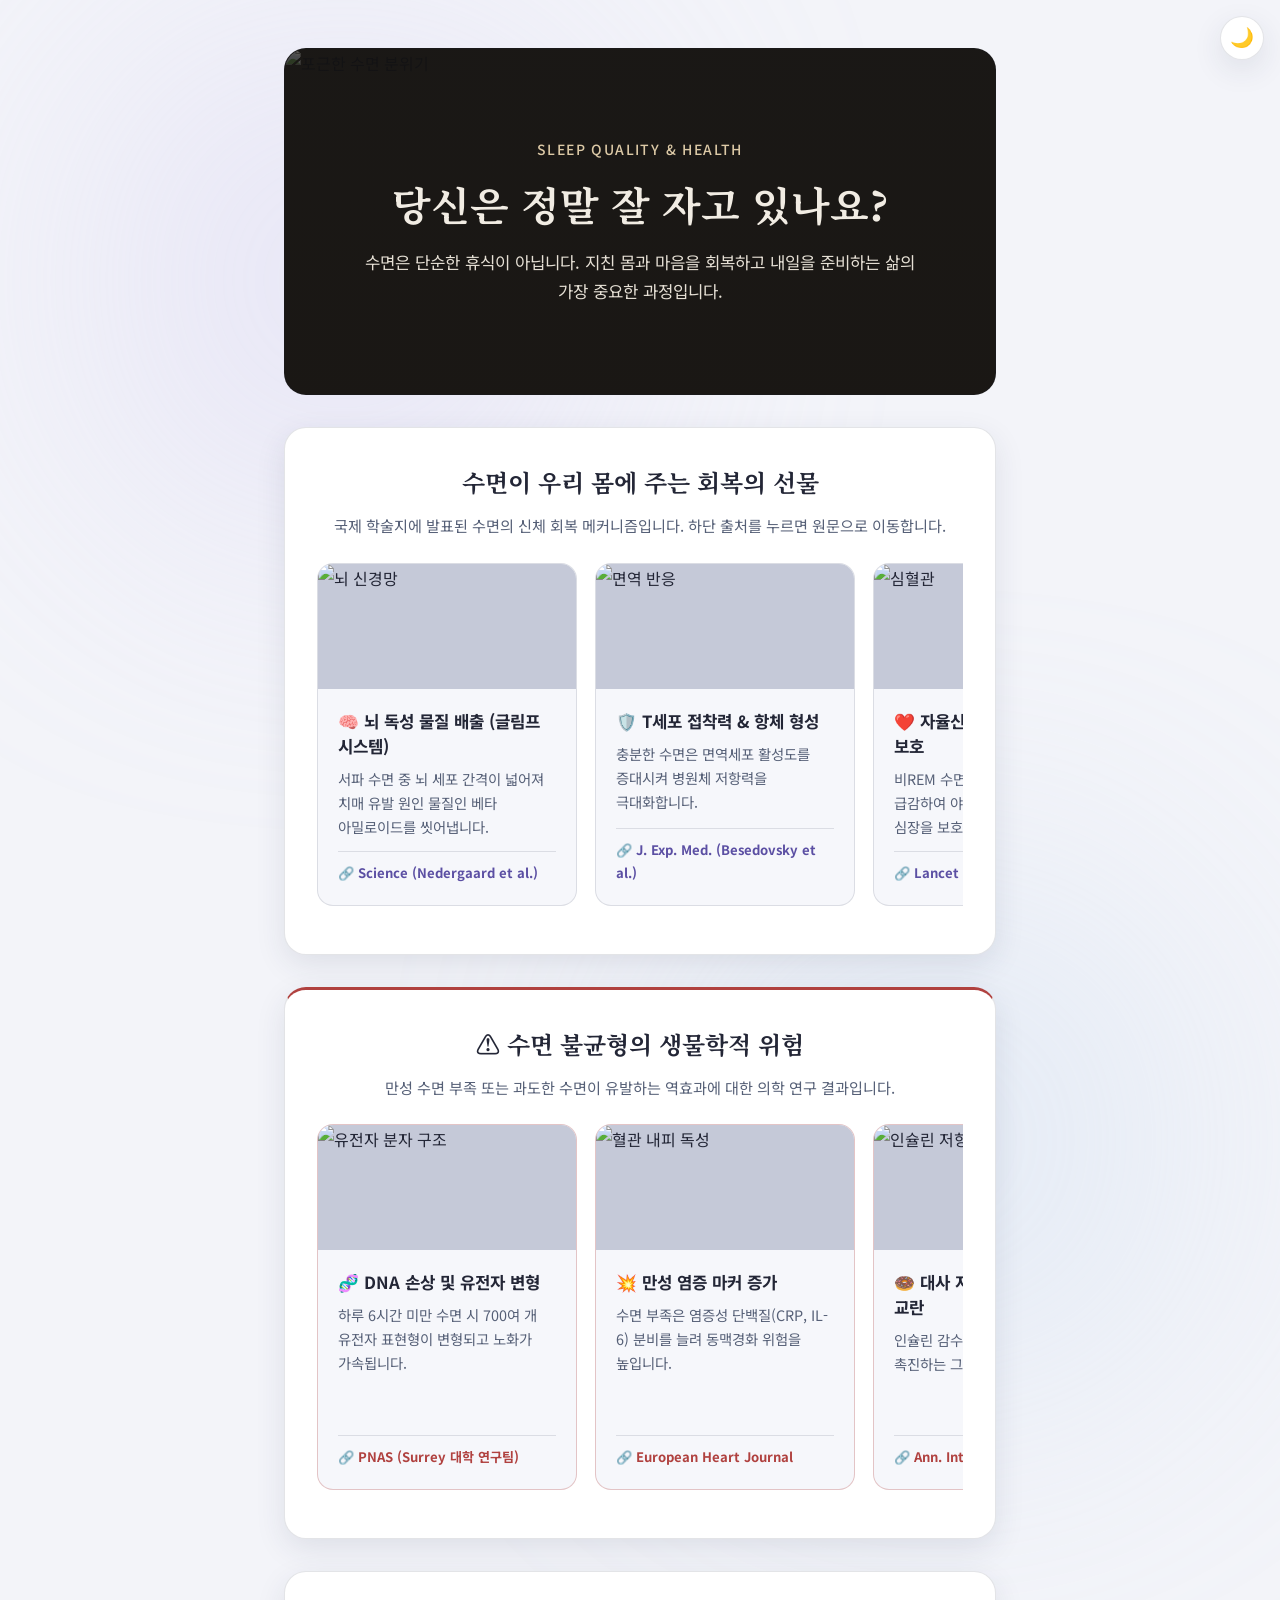
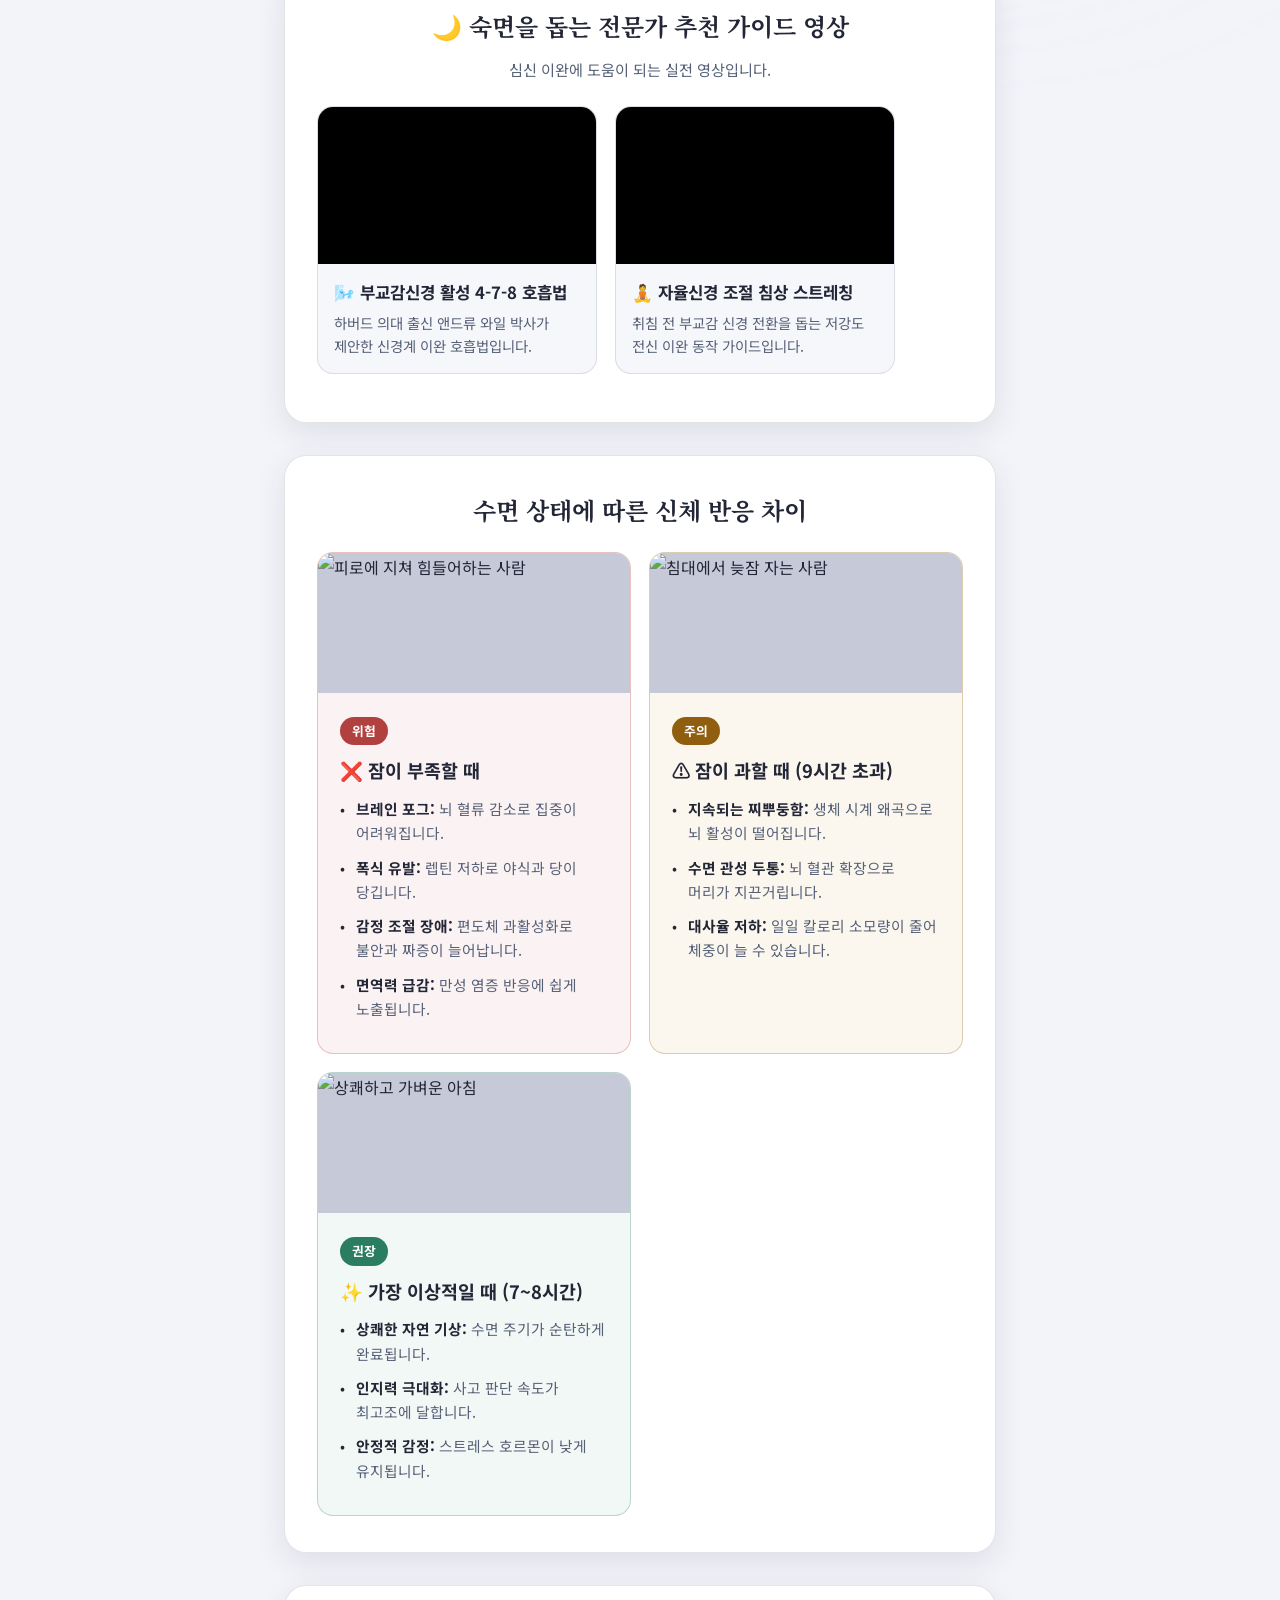
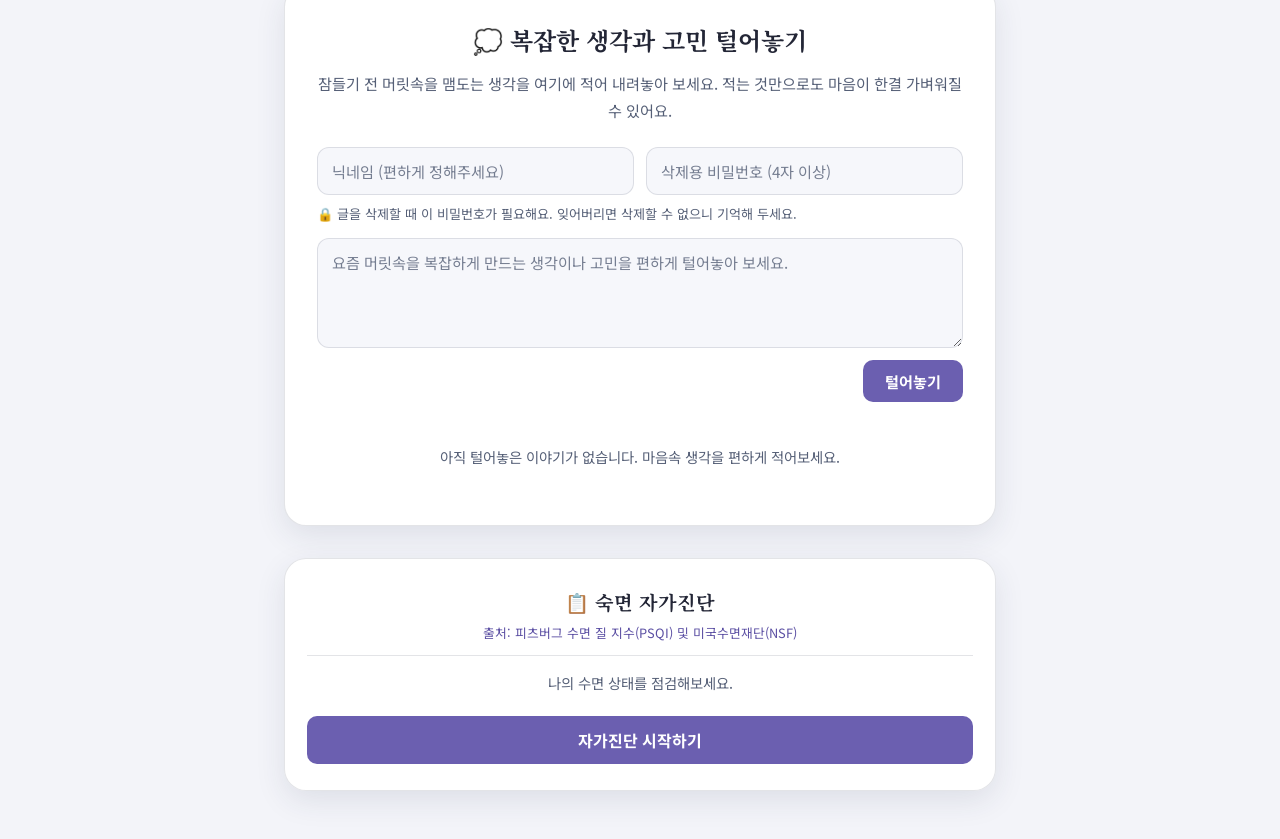
==== index.html @ d4f1d869 "Initial commit" ====
<!DOCTYPE html>
<html lang="ko">
<head>
<meta charset="UTF-8">
<meta name="viewport" content="width=device-width, initial-scale=1.0">
<title>당신은 정말 잘 자고 있나요?</title>

<!-- 화면이 깜빡이지 않도록 테마를 가장 먼저 적용 (저장된 선택 > 기기 설정 순) -->
<script>
(function () {
  var t = null;
  try { t = localStorage.getItem('sleep_theme'); } catch (e) {}
  if (!t) t = window.matchMedia('(prefers-color-scheme: dark)').matches ? 'dark' : 'light';
  document.documentElement.setAttribute('data-theme', t);
})();
</script>

<link rel="preconnect" href="https://fonts.googleapis.com">
<link rel="preconnect" href="https://fonts.gstatic.com" crossorigin>
<link href="https://fonts.googleapis.com/css2?family=Noto+Sans+KR:wght@400;500;700&family=Noto+Serif+KR:wght@600;700&display=swap" rel="stylesheet">

<style>
/* ===== 색상 토큰: 밤(dark) / 낮(light) ===== */
:root, :root[data-theme="dark"] {
  --bg:#1c1a18; --card:#262321; --inner:#211f1d; --side-bg:rgba(38,35,33,.96);
  --line:rgba(255,240,220,.10);
  --text:#e4ded3; --sub:#aea698;
  --accent:#d6bc8e; --accent-btn:#c9ae82; --accent-hover:#d8c096; --on-accent:#1f1a14;
  --lack:#d9a39a; --lack-bg:#2c2423; --lack-line:rgba(217,163,154,.28);
  --excess:#d8bf8a; --excess-bg:#2a2620; --excess-line:rgba(216,191,138,.28);
  --ideal:#9cbfa6; --ideal-bg:#232823; --ideal-line:rgba(156,191,166,.28);
  --tag-text:#1a1714;
  --hl-bg:rgba(201,174,130,.14); --hl-line:rgba(201,174,130,.45);
  --muted-btn:#3a3632; --muted-btn-h:#46413c; --thumb:#443f3a;
  --shadow:0 12px 32px rgba(0,0,0,.35);
  --img-filter:saturate(.75) brightness(.8) sepia(.12);
  --aura1:#b8864a; --aura2:#8a6a4a; --aura-op:.08;
}
:root[data-theme="light"] {
  --bg:#f3f4f9; --card:#ffffff; --inner:#f6f7fb; --side-bg:rgba(255,255,255,.96);
  --line:rgba(30,35,60,.12);
  --text:#232636; --sub:#566077;
  --accent:#5b4fa3; --accent-btn:#6b5fb0; --accent-hover:#5b4fa3; --on-accent:#ffffff;
  --lack:#b0413f; --lack-bg:#fbf3f3; --lack-line:rgba(176,65,63,.28);
  --excess:#8f5f0f; --excess-bg:#fbf7ee; --excess-line:rgba(143,95,15,.28);
  --ideal:#2b7d61; --ideal-bg:#f1f8f5; --ideal-line:rgba(43,125,97,.28);
  --tag-text:#ffffff;
  --hl-bg:rgba(107,95,176,.09); --hl-line:rgba(107,95,176,.40);
  --muted-btn:#e3e6ef; --muted-btn-h:#d6dae7; --thumb:#c5c9d8;
  --shadow:0 10px 30px rgba(40,45,80,.10);
  --img-filter:none;
  --aura1:#c9c1ee; --aura2:#bcd3ec; --aura-op:.35;
}

/* ===== 기본 ===== */
* { box-sizing:border-box; margin:0; padding:0; }
html { font-size:16px; -webkit-text-size-adjust:100%; }
body {
  font-family:"Noto Sans KR","Pretendard",-apple-system,BlinkMacSystemFont,"Apple SD Gothic Neo","Malgun Gothic",sans-serif;
  background:var(--bg); color:var(--text);
  font-size:1rem; line-height:1.75; word-break:keep-all;
  position:relative; overflow-x:hidden;
  transition:background-color .3s ease, color .3s ease;
}
body::before, body::after {
  content:""; position:absolute; width:480px; height:480px; border-radius:50%;
  filter:blur(140px); pointer-events:none; opacity:var(--aura-op); z-index:0;
}
body::before { top:40px; left:8%; background:var(--aura1); }
body::after  { top:900px; right:8%; background:var(--aura2); }

h1, h2, .sidebar-title { font-family:"Noto Serif KR","Nanum Myeongjo",serif; }

button:focus-visible, input:focus-visible, textarea:focus-visible, a:focus-visible {
  outline:2px solid var(--accent); outline-offset:2px;
}

/* ===== 전체 레이아웃: 왼쪽 여백 | 본문(가운데) | 오른쪽 여백(자가진단) ===== */
.container {
  display:grid;
  grid-template-columns:1fr minmax(0,720px) 1fr;
  padding:48px 24px;
  position:relative; z-index:1;
}
.main-content { grid-column:2; grid-row:1; min-width:0; }

/* ===== 테마 전환 버튼 ===== */
.theme-toggle {
  position:fixed; top:16px; right:16px; z-index:50;
  width:44px; height:44px; border-radius:50%;
  background:var(--card); color:var(--text);
  border:1px solid var(--line); box-shadow:var(--shadow);
  font-size:1.2rem; line-height:1; cursor:pointer;
  display:flex; align-items:center; justify-content:center;
}
.theme-toggle:hover { border-color:var(--accent); }

/* ===== 대문 ===== */
.hero-section {
  position:relative; border-radius:22px; overflow:hidden;
  margin-bottom:32px; border:1px solid var(--line); background:#1a1816;
}
.hero-bg-img {
  position:absolute; inset:0; width:100%; height:100%; object-fit:cover;
  filter:brightness(.42) saturate(.65) sepia(.15); z-index:1;
}
.hero-text-wrap {
  position:relative; z-index:2; padding:88px 32px; text-align:center; color:#f1ece3;
  background:linear-gradient(180deg,rgba(26,23,20,.25),rgba(26,23,20,.85));
}
.hero-subtitle { font-size:.875rem; font-weight:500; letter-spacing:.1em; color:#dcc9a6; margin-bottom:14px; }
.hero-title { font-size:clamp(1.9rem,4.5vw,2.5rem); font-weight:700; line-height:1.4; margin-bottom:16px; }
.hero-desc { font-size:1.05rem; max-width:560px; margin:0 auto; color:#e6e0d5; }

/* ===== 카드 공통 ===== */
.card {
  background:var(--card); border:1px solid var(--line); border-radius:22px;
  padding:36px 32px; margin-bottom:32px; text-align:center;
  box-shadow:var(--shadow);
  transition:background-color .3s ease, border-color .3s ease;
}
.section-title {
  font-size:1.5rem; font-weight:700; line-height:1.5; margin-bottom:12px;
  display:flex; align-items:center; justify-content:center; gap:10px; flex-wrap:wrap;
}
.section-desc { color:var(--sub); font-size:.95rem; margin-bottom:24px; }

/* ===== 가로 스크롤 카드 ===== */
.drag-scroll {
  display:flex; gap:18px; overflow-x:auto; padding-bottom:12px; text-align:left;
  scroll-snap-type:x mandatory; -webkit-overflow-scrolling:touch; cursor:grab; user-select:none;
}
.drag-scroll.active { cursor:grabbing; scroll-snap-type:none; }
.drag-scroll::-webkit-scrollbar { height:6px; }
.drag-scroll::-webkit-scrollbar-track { background:var(--inner); border-radius:4px; }
.drag-scroll::-webkit-scrollbar-thumb { background:var(--thumb); border-radius:4px; }
.drag-scroll::-webkit-scrollbar-thumb:hover { background:var(--accent); }

.importance-item {
  flex:0 0 260px; scroll-snap-align:start; background:var(--inner);
  border:1px solid var(--line); border-radius:16px; overflow:hidden;
  display:flex; flex-direction:column;
}
.importance-item.adverse { border-color:var(--lack-line); }
.importance-img {
  width:100%; height:125px; object-fit:cover; background:var(--thumb);
  pointer-events:none; filter:var(--img-filter);
}
.importance-body { padding:20px; flex:1; display:flex; flex-direction:column; }
.importance-body h4 { font-size:1.05rem; line-height:1.5; margin-bottom:8px; }
.importance-body p { font-size:.9rem; color:var(--sub); line-height:1.65; margin-bottom:12px; }
.importance-source-link {
  margin-top:auto; padding-top:10px; border-top:1px solid var(--line);
  font-size:.82rem; font-weight:700; color:var(--accent); text-decoration:none;
}
.importance-source-link:hover { text-decoration:underline; }
.adverse .importance-source-link { color:var(--lack); }

/* ===== 영상 ===== */
.video-card-slide {
  flex:0 0 280px; scroll-snap-align:start; background:var(--inner);
  border:1px solid var(--line); border-radius:16px; overflow:hidden;
  display:flex; flex-direction:column;
}
.video-wrapper { position:relative; padding-bottom:56.25%; height:0; overflow:hidden; background:#000; }
.video-wrapper iframe { position:absolute; inset:0; width:100%; height:100%; border:0; }
.video-drag-shield { position:absolute; inset:0; z-index:10; cursor:grab; }
.drag-scroll.active .video-drag-shield { cursor:grabbing; }
.video-info { padding:16px; flex:1; }
.video-info h4 { font-size:1.05rem; line-height:1.5; margin-bottom:6px; }
.video-info p { font-size:.9rem; color:var(--sub); line-height:1.6; }

/* ===== 수면 상태 비교 ===== */
.comparison-grid {
  display:grid; grid-template-columns:repeat(auto-fit,minmax(210px,1fr));
  gap:18px; margin-top:24px; text-align:left;
}
.compare-card { border:1px solid var(--line); border-radius:16px; overflow:hidden; display:flex; flex-direction:column; }
.compare-card.lack   { background:var(--lack-bg);   border-color:var(--lack-line); }
.compare-card.excess { background:var(--excess-bg); border-color:var(--excess-line); }
.compare-card.ideal  { background:var(--ideal-bg);  border-color:var(--ideal-line); }
.compare-img { width:100%; height:140px; object-fit:cover; background:var(--thumb); filter:var(--img-filter); }
.compare-body { padding:22px; flex:1; }
.compare-tag {
  display:inline-block; font-size:.8rem; font-weight:700; color:var(--tag-text);
  padding:3px 12px; border-radius:20px; margin-bottom:12px;
}
.lack .compare-tag { background:var(--lack); }
.excess .compare-tag { background:var(--excess); }
.ideal .compare-tag { background:var(--ideal); }
.compare-title { font-size:1.15rem; line-height:1.5; margin-bottom:12px; }
.compare-list { list-style:none; }
.compare-list li { position:relative; padding-left:16px; margin-bottom:10px; font-size:.92rem; line-height:1.65; color:var(--sub); }
.compare-list li::before { content:"•"; position:absolute; left:0; color:var(--text); }
.compare-list b { color:var(--text); font-weight:700; }

/* ===== 고민 털어놓기 ===== */
.board-form { display:flex; flex-direction:column; gap:12px; margin-top:20px; text-align:left; }
.board-input, .board-textarea {
  width:100%; padding:12px 14px; font-size:.95rem; font-family:inherit; color:var(--text);
  background:var(--inner); border:1px solid var(--line); border-radius:12px; outline:none;
}
.board-input::placeholder, .board-textarea::placeholder { color:var(--sub); opacity:.8; }
.board-input:focus, .board-textarea:focus { border-color:var(--accent); }
.board-textarea { resize:vertical; min-height:110px; }
.board-row { display:grid; grid-template-columns:1fr 1fr; gap:12px; }
.board-hint { font-size:.82rem; color:var(--sub); margin-top:-4px; }

.board-submit-btn, .btn-action {
  background:var(--accent-btn); color:var(--on-accent); border:none; border-radius:10px;
  font-family:inherit; font-weight:700; cursor:pointer; transition:background-color .2s;
}
.board-submit-btn { align-self:flex-end; padding:10px 22px; font-size:.95rem; }
.board-submit-btn:hover, .btn-action:hover { background:var(--accent-hover); }

.comment-list { margin-top:22px; display:flex; flex-direction:column; gap:12px; text-align:left; }
.comment-item { background:var(--inner); border:1px solid var(--line); border-radius:14px; padding:16px; }
.comment-header { display:flex; justify-content:space-between; align-items:center; gap:10px; margin-bottom:6px; font-size:.9rem; font-weight:700; color:var(--accent); }
.comment-meta { display:flex; align-items:center; gap:10px; }
.comment-date { font-size:.8rem; font-weight:400; color:var(--sub); }
.btn-delete-comment {
  background:none; border:1px solid var(--lack-line); color:var(--lack);
  font-size:.8rem; padding:2px 10px; border-radius:6px; cursor:pointer; font-family:inherit;
}
.btn-delete-comment:hover { background:var(--lack); color:var(--tag-text); }
.comment-content { font-size:.95rem; white-space:pre-wrap; word-break:break-word; }
.empty-text { font-size:.9rem; color:var(--sub); text-align:center; padding:20px; }

/* 삭제 비밀번호 입력 영역 */
.delete-box { margin-top:12px; padding-top:12px; border-top:1px dashed var(--line); }
.delete-row { display:flex; gap:8px; flex-wrap:wrap; }
.delete-row .board-input { flex:1; min-width:140px; padding:8px 12px; font-size:.9rem; }
.btn-small {
  border:1px solid var(--line); background:var(--muted-btn); color:var(--text);
  font-family:inherit; font-size:.85rem; font-weight:700; padding:8px 14px; border-radius:8px; cursor:pointer;
}
.btn-small:hover { background:var(--muted-btn-h); }
.btn-small.danger { background:var(--lack); color:var(--tag-text); border-color:transparent; }
.delete-error { margin-top:8px; font-size:.85rem; color:var(--lack); font-weight:700; }

/* ===== 숙면 자가진단: 본문 오른쪽 끝 ~ 화면 오른쪽 끝 사이, 세로 가운데 ===== */
.sidebar-wrapper {
  grid-column:3; grid-row:1; align-self:start;
  position:sticky; top:0; height:100vh;
  display:flex; align-items:center; justify-content:center;
  padding:0 12px; z-index:20;
}
.sticky-sidebar {
  width:100%; max-width:300px; max-height:calc(100vh - 48px); overflow-y:auto;
  background:var(--side-bg); border:1px solid var(--line); border-radius:22px;
  padding:26px 22px; text-align:center; box-shadow:var(--shadow);
}
.sidebar-title { font-size:1.2rem; font-weight:700; margin-bottom:4px; }
.sidebar-source { font-size:.8rem; color:var(--accent); margin-bottom:14px; padding-bottom:12px; border-bottom:1px solid var(--line); line-height:1.6; }
.sidebar-note { font-size:.9rem; color:var(--sub); margin-bottom:10px; }
.btn-action { width:100%; padding:12px; font-size:1rem; margin-top:10px; }
.btn-action.muted { background:var(--muted-btn); color:var(--text); margin-top:16px; }
.btn-action.muted:hover { background:var(--muted-btn-h); }
.hidden { display:none !important; }

.check-list { display:flex; flex-direction:column; gap:12px; margin-top:14px; text-align:left; }
.check-item { display:flex; align-items:flex-start; gap:10px; font-size:.9rem; line-height:1.55; cursor:pointer; }
.check-item input { margin-top:4px; width:17px; height:17px; flex-shrink:0; accent-color:var(--accent-btn); cursor:pointer; }

.criteria-box { background:var(--inner); border:1px solid var(--line); border-radius:12px; padding:12px; margin-bottom:14px; font-size:.85rem; color:var(--sub); }
.criteria-box b { color:var(--text); }
.criteria-list { margin-top:4px; list-style:none; }
.result-box { padding:16px; border-radius:14px; background:var(--inner); border:1px solid var(--line); }
.result-badge { display:inline-block; font-size:.9rem; font-weight:700; color:var(--tag-text); padding:4px 14px; border-radius:20px; margin-bottom:8px; }
.result-badge.good { background:var(--ideal); }
.result-badge.caution { background:var(--excess); }
.result-badge.danger { background:var(--lack); }
.result-desc { font-size:.88rem; color:var(--sub); line-height:1.65; }

.stats-section { margin-top:18px; padding-top:16px; border-top:1px solid var(--line); }
.stats-title { font-size:.95rem; font-weight:700; margin-bottom:12px; }
.stat-bar-group { display:flex; flex-direction:column; gap:8px; }
.stat-row { font-size:.82rem; padding:8px 10px; border-radius:10px; border:1px solid transparent; }
.stat-row.my-status-highlight { background:var(--hl-bg); border-color:var(--hl-line); }
.stat-header { display:flex; justify-content:space-between; gap:8px; margin-bottom:5px; color:var(--sub); text-align:left; }
.my-status-tag { display:inline-block; margin-left:6px; padding:1px 7px; border-radius:4px; font-size:.72rem; font-weight:700; background:var(--accent-btn); color:var(--on-accent); }
.stat-bar-bg { width:100%; height:7px; background:var(--thumb); border-radius:4px; overflow:hidden; }
.stat-bar-fill { height:100%; border-radius:4px; transition:width .3s ease; }
.stat-bar-fill.good { background:var(--ideal); }
.stat-bar-fill.caution { background:var(--excess); }
.stat-bar-fill.danger { background:var(--lack); }

/* ===== 반응형 ===== */
@media (max-width:1360px) {
  .container { display:block; max-width:760px; margin:0 auto; }
  .sidebar-wrapper { position:static; height:auto; padding:0; display:block; }
  .sticky-sidebar { max-width:none; max-height:none; }
}
@media (max-width:600px) {
  .container { padding:64px 14px 28px; }
  .card { padding:28px 18px; }
  .hero-text-wrap { padding:64px 20px; }
  .board-row { grid-template-columns:1fr; }
}
@media (prefers-reduced-motion:reduce) {
  * { transition:none !important; scroll-behavior:auto !important; }
}
</style>
</head>
<body>

<button class="theme-toggle" id="theme-toggle" onclick="toggleTheme()" aria-label="밝은 화면과 어두운 화면 전환" title="밝은 화면 / 어두운 화면 전환">🌙</button>

<div class="container">

<main class="main-content">

  <!-- 대문 -->
  <section class="hero-section">
    <img class="hero-bg-img" src="https://images.unsplash.com/photo-1541781774459-bb2af2f05b55?q=80&w=1200&auto=format&fit=crop" alt="포근한 수면 분위기">
    <div class="hero-text-wrap">
      <div class="hero-subtitle">SLEEP QUALITY &amp; HEALTH</div>
      <h1 class="hero-title">당신은 정말 잘 자고 있나요?</h1>
      <p class="hero-desc">수면은 단순한 휴식이 아닙니다. 지친 몸과 마음을 회복하고 내일을 준비하는 삶의 가장 중요한 과정입니다.</p>
    </div>
  </section>

  <!-- 수면의 회복 효과 -->
  <section class="card">
    <h2 class="section-title">수면이 우리 몸에 주는 회복의 선물</h2>
    <p class="section-desc">국제 학술지에 발표된 수면의 신체 회복 메커니즘입니다. 하단 출처를 누르면 원문으로 이동합니다.</p>
    <div class="drag-scroll">
      <div class="importance-item">
        <img class="importance-img" src="https://images.unsplash.com/photo-1507413245164-6160d8298b31?q=80&w=500&auto=format&fit=crop" alt="뇌 신경망">
        <div class="importance-body">
          <h4>🧠 뇌 독성 물질 배출 (글림프 시스템)</h4>
          <p>서파 수면 중 뇌 세포 간격이 넓어져 치매 유발 원인 물질인 베타 아밀로이드를 씻어냅니다.</p>
          <a href="https://www.science.org/doi/10.1126/science.1241224" target="_blank" rel="noopener noreferrer" class="importance-source-link">🔗 Science (Nedergaard et al.)</a>
        </div>
      </div>
      <div class="importance-item">
        <img class="importance-img" src="https://images.unsplash.com/photo-1571019613454-1cb2f99b2d8b?q=80&w=500&auto=format&fit=crop" alt="면역 반응">
        <div class="importance-body">
          <h4>🛡️ T세포 접착력 &amp; 항체 형성</h4>
          <p>충분한 수면은 면역세포 활성도를 증대시켜 병원체 저항력을 극대화합니다.</p>
          <a href="https://rupress.org/jem/article/216/3/517/42550/Gsm-coupled-receptor-signaling-inhibits-integrin" target="_blank" rel="noopener noreferrer" class="importance-source-link">🔗 J. Exp. Med. (Besedovsky et al.)</a>
        </div>
      </div>
      <div class="importance-item">
        <img class="importance-img" src="https://images.unsplash.com/photo-1506126613408-eca07ce68773?q=80&w=500&auto=format&fit=crop" alt="심혈관">
        <div class="importance-body">
          <h4>❤️ 자율신경계 교정 및 심혈관 보호</h4>
          <p>비REM 수면 중 교감신경계 활동이 급감하여 야간 혈압을 안정시키고 심장을 보호합니다.</p>
          <a href="https://www.ahajournals.org/doi/10.1161/CIR.0000000000001078" target="_blank" rel="noopener noreferrer" class="importance-source-link">🔗 Lancet / AHA Guidelines</a>
        </div>
      </div>
      <div class="importance-item">
        <img class="importance-img" src="https://images.unsplash.com/photo-1499209974431-9dddcece7f88?q=80&w=500&auto=format&fit=crop" alt="감정 정조절">
        <div class="importance-body">
          <h4>🧘 REM 수면과 감정 안정</h4>
          <p>스트레스 신경전달물질이 차단된 상태에서 일상의 감정적 기억을 안전하게 정돈합니다.</p>
          <a href="https://www.cell.com/current-biology/fulltext/S0960-9822(11)01201-9" target="_blank" rel="noopener noreferrer" class="importance-source-link">🔗 Current Biology (Walker et al.)</a>
        </div>
      </div>
      <div class="importance-item">
        <img class="importance-img" src="https://images.unsplash.com/photo-1434030216411-0b793f4b4173?q=80&w=500&auto=format&fit=crop" alt="기억 재조합">
        <div class="importance-body">
          <h4>📚 해마-대뇌피질 기억 전이</h4>
          <p>낮 동안 저장된 단기 기억을 대뇌피질로 이동시켜 장기 기억으로 고착화합니다.</p>
          <a href="https://www.nature.com/articles/nrn2762" target="_blank" rel="noopener noreferrer" class="importance-source-link">🔗 Nature Reviews Neuroscience</a>
        </div>
      </div>
    </div>
  </section>

  <!-- 수면 불균형의 위험성 -->
  <section class="card" style="border-top:3px solid var(--lack);">
    <h2 class="section-title">⚠️ 수면 불균형의 생물학적 위험</h2>
    <p class="section-desc">만성 수면 부족 또는 과도한 수면이 유발하는 역효과에 대한 의학 연구 결과입니다.</p>
    <div class="drag-scroll">
      <div class="importance-item adverse">
        <img class="importance-img" src="https://images.unsplash.com/photo-1532187863486-abf9dbad1b69?q=80&w=500&auto=format&fit=crop" alt="유전자 분자 구조">
        <div class="importance-body">
          <h4>🧬 DNA 손상 및 유전자 변형</h4>
          <p>하루 6시간 미만 수면 시 700여 개 유전자 표현형이 변형되고 노화가 가속됩니다.</p>
          <a href="https://www.pnas.org/doi/10.1073/pnas.1217154110" target="_blank" rel="noopener noreferrer" class="importance-source-link">🔗 PNAS (Surrey 대학 연구팀)</a>
        </div>
      </div>
      <div class="importance-item adverse">
        <img class="importance-img" src="https://images.unsplash.com/photo-1584515979956-d9f6e5d09982?q=80&w=500&auto=format&fit=crop" alt="혈관 내피 독성">
        <div class="importance-body">
          <h4>💥 만성 염증 마커 증가</h4>
          <p>수면 부족은 염증성 단백질(CRP, IL-6) 분비를 늘려 동맥경화 위험을 높입니다.</p>
          <a href="https://academic.oup.com/eurheartj/article/32/12/1484/502410" target="_blank" rel="noopener noreferrer" class="importance-source-link">🔗 European Heart Journal</a>
        </div>
      </div>
      <div class="importance-item adverse">
        <img class="importance-img" src="https://images.unsplash.com/photo-1498837167922-ddd27525d352?q=80&w=500&auto=format&fit=crop" alt="인슐린 저항성">
        <div class="importance-body">
          <h4>🍩 대사 저하 및 식욕 호르몬 교란</h4>
          <p>인슐린 감수성이 급감하며, 식욕을 촉진하는 그렐린 분비가 폭증합니다.</p>
          <a href="https://www.acpjournals.org/doi/10.7326/0003-4819-157-8-201210160-00007" target="_blank" rel="noopener noreferrer" class="importance-source-link">🔗 Ann. Intern. Med. (시카고 대학)</a>
        </div>
      </div>
      <div class="importance-item adverse">
        <img class="importance-img" src="https://images.unsplash.com/photo-1516589178581-6cd7833ae3b2?q=80&w=500&auto=format&fit=crop" alt="과도 수면">
        <div class="importance-body">
          <h4>🧠 9시간 초과 과도 수면과 인지력</h4>
          <p>지속적인 과도한 수면은 수면의 단편화를 가져와 인지력 감퇴를 악화시킵니다.</p>
          <a href="https://n.neurology.org/content/87/14/1477" target="_blank" rel="noopener noreferrer" class="importance-source-link">🔗 Neurology (Framingham Study)</a>
        </div>
      </div>
    </div>
  </section>

  <!-- 가이드 영상 -->
  <section class="card">
    <h2 class="section-title">🌙 숙면을 돕는 전문가 추천 가이드 영상</h2>
    <p class="section-desc">심신 이완에 도움이 되는 실전 영상입니다.</p>
    <div class="drag-scroll" id="video-slider">
      <div class="video-card-slide">
        <div class="video-wrapper">
          <div class="video-drag-shield" onclick="playVideo(this)"></div>
          <iframe data-src="https://www.youtube.com/embed/pSQ7fWphoMQ?autoplay=1" title="4-7-8 수면 호흡법" allow="autoplay; encrypted-media" allowfullscreen></iframe>
        </div>
        <div class="video-info"><h4>🌬️ 부교감신경 활성 4-7-8 호흡법</h4><p>하버드 의대 출신 앤드류 와일 박사가 제안한 신경계 이완 호흡법입니다.</p></div>
      </div>
      <div class="video-card-slide">
        <div class="video-wrapper">
          <div class="video-drag-shield" onclick="playVideo(this)"></div>
          <iframe data-src="https://www.youtube.com/embed/H_4mTwkwHdQ?autoplay=1" title="수면 이완 스트레칭" allow="autoplay; encrypted-media" allowfullscreen></iframe>
        </div>
        <div class="video-info"><h4>🧘 자율신경 조절 침상 스트레칭</h4><p>취침 전 부교감 신경 전환을 돕는 저강도 전신 이완 동작 가이드입니다.</p></div>
      </div>
    </div>
  </section>

  <!-- 수면 상태 비교 -->
  <section class="card">
    <h2 class="section-title">수면 상태에 따른 신체 반응 차이</h2>
    <div class="comparison-grid">
      <div class="compare-card lack">
        <img class="compare-img" src="https://images.unsplash.com/photo-1541199249251-f713e6145474?q=80&w=600&auto=format&fit=crop" alt="피로에 지쳐 힘들어하는 사람">
        <div class="compare-body">
          <span class="compare-tag">위험</span>
          <h3 class="compare-title">❌ 잠이 부족할 때</h3>
          <ul class="compare-list">
            <li><b>브레인 포그:</b> 뇌 혈류 감소로 집중이 어려워집니다.</li>
            <li><b>폭식 유발:</b> 렙틴 저하로 야식과 당이 당깁니다.</li>
            <li><b>감정 조절 장애:</b> 편도체 과활성화로 불안과 짜증이 늘어납니다.</li>
            <li><b>면역력 급감:</b> 만성 염증 반응에 쉽게 노출됩니다.</li>
          </ul>
        </div>
      </div>
      <div class="compare-card excess">
        <img class="compare-img" src="https://images.unsplash.com/photo-1520206183501-b80df61043c2?q=80&w=600&auto=format&fit=crop" alt="침대에서 늦잠 자는 사람">
        <div class="compare-body">
          <span class="compare-tag">주의</span>
          <h3 class="compare-title">⚠️ 잠이 과할 때 (9시간 초과)</h3>
          <ul class="compare-list">
            <li><b>지속되는 찌뿌둥함:</b> 생체 시계 왜곡으로 뇌 활성이 떨어집니다.</li>
            <li><b>수면 관성 두통:</b> 뇌 혈관 확장으로 머리가 지끈거립니다.</li>
            <li><b>대사율 저하:</b> 일일 칼로리 소모량이 줄어 체중이 늘 수 있습니다.</li>
          </ul>
        </div>
      </div>
      <div class="compare-card ideal">
        <img class="compare-img" src="https://images.unsplash.com/photo-1517838277536-f5f99be501cd?q=80&w=600&auto=format&fit=crop" alt="상쾌하고 가벼운 아침">
        <div class="compare-body">
          <span class="compare-tag">권장</span>
          <h3 class="compare-title">✨ 가장 이상적일 때 (7~8시간)</h3>
          <ul class="compare-list">
            <li><b>상쾌한 자연 기상:</b> 수면 주기가 순탄하게 완료됩니다.</li>
            <li><b>인지력 극대화:</b> 사고 판단 속도가 최고조에 달합니다.</li>
            <li><b>안정적 감정:</b> 스트레스 호르몬이 낮게 유지됩니다.</li>
          </ul>
        </div>
      </div>
    </div>
  </section>

  <!-- 복잡한 생각과 고민 털어놓기 -->
  <section class="card">
    <h2 class="section-title">💭 복잡한 생각과 고민 털어놓기</h2>
    <p class="section-desc">잠들기 전 머릿속을 맴도는 생각을 여기에 적어 내려놓아 보세요. 적는 것만으로도 마음이 한결 가벼워질 수 있어요.</p>
    <div class="board-form">
      <div class="board-row">
        <input type="text" id="board-name" class="board-input" placeholder="닉네임 (편하게 정해주세요)" aria-label="닉네임" maxlength="20">
        <input type="password" id="board-pw" class="board-input" placeholder="삭제용 비밀번호 (4자 이상)" aria-label="삭제용 비밀번호" autocomplete="new-password" maxlength="30">
      </div>
      <p class="board-hint">🔒 글을 삭제할 때 이 비밀번호가 필요해요. 잊어버리면 삭제할 수 없으니 기억해 두세요.</p>
      <textarea id="board-content" class="board-textarea" placeholder="요즘 머릿속을 복잡하게 만드는 생각이나 고민을 편하게 털어놓아 보세요." aria-label="털어놓을 내용"></textarea>
      <button class="board-submit-btn" onclick="addComment()">털어놓기</button>
    </div>
    <div class="comment-list" id="comment-container"></div>
  </section>

</main>

<!-- 숙면 자가진단 -->
<aside class="sidebar-wrapper">
  <div class="sticky-sidebar">
    <h3 class="sidebar-title">📋 숙면 자가진단</h3>
    <p class="sidebar-source">출처: 피츠버그 수면 질 지수(PSQI) 및 미국수면재단(NSF)</p>

    <div id="start-section">
      <p class="sidebar-note">나의 수면 상태를 점검해보세요.</p>
      <button class="btn-action" onclick="startDiagnosis()">자가진단 시작하기</button>
    </div>

    <div id="quiz-section" class="hidden">
      <p class="sidebar-note">지난 한 달간 해당하는 항목에 체크하세요.</p>
      <div class="check-list">
        <label class="check-item"><input type="checkbox" class="diag-check"><span>잠자리에 든 후 잠드는 데 30분 이상 소요된다.</span></label>
        <label class="check-item"><input type="checkbox" class="diag-check"><span>밤중에 1회 이상 깨거나 너무 일찍 깬다.</span></label>
        <label class="check-item"><input type="checkbox" class="diag-check"><span>아침에 일어났을 때 개운하지 않고 피곤하다.</span></label>
        <label class="check-item"><input type="checkbox" class="diag-check"><span>낮 동안 업무나 일상에 집중하기 어렵다.</span></label>
        <label class="check-item"><input type="checkbox" class="diag-check"><span>평소 수면 시간이 7시간 미만이거나 9시간을 넘는다.</span></label>
        <label class="check-item"><input type="checkbox" class="diag-check"><span>코골이가 심하거나 자는 중 숨이 차는 느낌을 받는다.</span></label>
        <label class="check-item"><input type="checkbox" class="diag-check"><span>잠들기 전 다리에 원인을 알 수 없는 불편함이 있다.</span></label>
      </div>
      <button class="btn-action" onclick="submitDiagnosis()">검사 결과 보기</button>
    </div>

    <div id="result-section" class="hidden">
      <div class="criteria-box">
        <b>📊 판정 기준 (총 7문항 중)</b>
        <ul class="criteria-list">
          <li>🟢 <b>양호</b>: 해당 0 ~ 1개</li>
          <li>🟡 <b>주의</b>: 해당 2 ~ 3개</li>
          <li>🔴 <b>위험</b>: 해당 4개 이상</li>
        </ul>
      </div>
      <div class="result-box">
        <span class="result-badge good" id="result-badge">🟢 양호</span>
        <p class="result-desc" id="result-desc"></p>
      </div>
      <div class="stats-section">
        <h4 class="stats-title">📊 전체 참여자 분포 통계</h4>
        <div class="stat-bar-group">
          <div class="stat-row" id="row-good">
            <div class="stat-header"><span>🟢 양호<span id="mark-good"></span></span><span id="stat-text-good"><strong>0%</strong> (0명)</span></div>
            <div class="stat-bar-bg"><div class="stat-bar-fill good" id="bar-good" style="width:0%"></div></div>
          </div>
          <div class="stat-row" id="row-caution">
            <div class="stat-header"><span>🟡 주의<span id="mark-caution"></span></span><span id="stat-text-caution"><strong>0%</strong> (0명)</span></div>
            <div class="stat-bar-bg"><div class="stat-bar-fill caution" id="bar-caution" style="width:0%"></div></div>
          </div>
          <div class="stat-row" id="row-danger">
            <div class="stat-header"><span>🔴 위험<span id="mark-danger"></span></span><span id="stat-text-danger"><strong>0%</strong> (0명)</span></div>
            <div class="stat-bar-bg"><div class="stat-bar-fill danger" id="bar-danger" style="width:0%"></div></div>
          </div>
        </div>
      </div>
      <button class="btn-action muted" onclick="resetDiagnosis()">다시 진단하기</button>
    </div>
  </div>
</aside>

</div>

<script>
/* ===== 안전한 저장소 접근 ===== */
function lsGet(key) { try { return localStorage.getItem(key); } catch (e) { return null; } }
function lsSet(key, val) { try { localStorage.setItem(key, val); } catch (e) {} }
function lsJSON(key, fallback) {
  try { return JSON.parse(localStorage.getItem(key)) || fallback; } catch (e) { return fallback; }
}

/* ===== 테마 전환 (밤 / 낮) ===== */
function updateThemeButton() {
  var isDark = document.documentElement.getAttribute('data-theme') === 'dark';
  document.getElementById('theme-toggle').textContent = isDark ? '☀️' : '🌙';
}
function toggleTheme() {
  var next = document.documentElement.getAttribute('data-theme') === 'dark' ? 'light' : 'dark';
  document.documentElement.setAttribute('data-theme', next);
  lsSet('sleep_theme', next);
  updateThemeButton();
}

/* ===== 기본 상태 ===== */
var myDeviceId = lsGet('sleep_device_id');
if (!myDeviceId) {
  myDeviceId = 'dev_' + Math.random().toString(36).substr(2, 9) + '_' + Date.now();
  lsSet('sleep_device_id', myDeviceId);
}
var stats = lsJSON('sleep_real_stats', { good: 0, caution: 0, danger: 0 });
var hasCounted = lsGet('sleep_has_counted') === 'true';
var isDragging = false;

window.addEventListener('DOMContentLoaded', function () {
  updateThemeButton();
  renderComments();
  initDragScroll();
  initInitialVideos();
});

/* ===== 영상 / 드래그 스크롤 ===== */
function initInitialVideos() {
  document.querySelectorAll('.video-drag-shield').forEach(function (shield) {
    var iframe = shield.nextElementSibling;
    if (iframe && iframe.dataset.src) iframe.src = iframe.dataset.src.replace('?autoplay=1', '');
  });
}

function initDragScroll() {
  document.querySelectorAll('.drag-scroll').forEach(function (slider) {
    var isDown = false, startX = 0, scrollLeft = 0;
    slider.addEventListener('mousedown', function (e) {
      if (e.target.closest('a')) return;
      isDown = true; isDragging = false;
      slider.classList.add('active');
      startX = e.pageX - slider.offsetLeft;
      scrollLeft = slider.scrollLeft;
    });
    function stop() { isDown = false; slider.classList.remove('active'); }
    slider.addEventListener('mouseleave', stop);
    slider.addEventListener('mouseup', stop);
    slider.addEventListener('mousemove', function (e) {
      if (!isDown) return;
      e.preventDefault();
      var x = e.pageX - slider.offsetLeft;
      if (Math.abs(x - startX) > 5) isDragging = true;
      slider.scrollLeft = scrollLeft - (x - startX) * 2;
    });
  });
}

function playVideo(shield) {
  if (isDragging) return;
  var iframe = shield.nextElementSibling;
  if (iframe && iframe.dataset.src) {
    iframe.src = iframe.dataset.src;
    shield.style.display = 'none';
  }
}

/* ===== 자가진단 ===== */
function startDiagnosis() {
  document.getElementById('start-section').classList.add('hidden');
  document.getElementById('quiz-section').classList.remove('hidden');
}

function submitDiagnosis() {
  var count = 0;
  document.querySelectorAll('.diag-check').forEach(function (cb) { if (cb.checked) count++; });
  var category = count <= 1 ? 'good' : (count <= 3 ? 'caution' : 'danger');

  if (!hasCounted) {
    stats[category] += 1;
    lsSet('sleep_real_stats', JSON.stringify(stats));
    lsSet('sleep_has_counted', 'true');
    hasCounted = true;
  }
  document.getElementById('quiz-section').classList.add('hidden');
  document.getElementById('result-section').classList.remove('hidden');
  showResultUI(category);
}

function resetDiagnosis() {
  document.querySelectorAll('.diag-check').forEach(function (cb) { cb.checked = false; });
  document.getElementById('result-section').classList.add('hidden');
  document.getElementById('start-section').classList.remove('hidden');
}

function showResultUI(category) {
  var keys = ['good', 'caution', 'danger'];
  keys.forEach(function (k) {
    document.getElementById('row-' + k).classList.remove('my-status-highlight');
    document.getElementById('mark-' + k).innerHTML = '';
  });

  var info = {
    good: ['🟢 양호 단계', '수면 리듬과 수면의 질이 양호한 편입니다. 현재의 생활 규칙과 수면 환경을 지속적으로 유지하는 것을 추천합니다.'],
    caution: ['🟡 주의 단계', '수면의 질이 일시적으로 저하된 상태입니다. 취침 전 스마트폰 사용을 줄이고, 본문의 수면 호흡법이나 스트레칭 영상을 실천해보세요.'],
    danger: ['🔴 위험 단계', '만성 수면 장애 및 피로가 누적된 상태일 수 있습니다. 수면 환경(암막, 온도)을 전면 재점검하고 전문 의료진과의 상담을 권장합니다.']
  };
  var badge = document.getElementById('result-badge');
  badge.className = 'result-badge ' + category;
  badge.innerText = info[category][0];
  document.getElementById('result-desc').innerText = info[category][1];
  document.getElementById('row-' + category).classList.add('my-status-highlight');
  document.getElementById('mark-' + category).innerHTML = ' <span class="my-status-tag">나의 상태</span>';

  var total = stats.good + stats.caution + stats.danger;
  if (total > 0) {
    var pGood = Math.round(stats.good / total * 100);
    var pCaution = Math.round(stats.caution / total * 100);
    var p = { good: pGood, caution: pCaution, danger: 100 - (pGood + pCaution) };
    keys.forEach(function (k) {
      document.getElementById('stat-text-' + k).innerHTML = '<strong>' + p[k] + '%</strong> (' + stats[k].toLocaleString() + '명)';
      document.getElementById('bar-' + k).style.width = p[k] + '%';
    });
  }
}

/* ===== 비밀번호 변환 (글마다 다른 값을 섞어 저장) ===== */
function hashPw(pw, salt) {
  var str = salt + '::' + pw;
  var h1 = 0xdeadbeef, h2 = 0x41c6ce57;
  for (var i = 0; i < str.length; i++) {
    var ch = str.charCodeAt(i);
    h1 = Math.imul(h1 ^ ch, 2654435761);
    h2 = Math.imul(h2 ^ ch, 1597334677);
  }
  h1 = Math.imul(h1 ^ (h1 >>> 16), 2246822507) ^ Math.imul(h2 ^ (h2 >>> 13), 3266489909);
  h2 = Math.imul(h2 ^ (h2 >>> 16), 2246822507) ^ Math.imul(h1 ^ (h1 >>> 13), 3266489909);
  return (4294967296 * (2097151 & h2) + (h1 >>> 0)).toString(16);
}

/* ===== 고민 털어놓기 ===== */
function addComment() {
  var nameInput = document.getElementById('board-name');
  var pwInput = document.getElementById('board-pw');
  var contentInput = document.getElementById('board-content');
  var name = nameInput.value.trim();
  var pw = pwInput.value;
  var content = contentInput.value.trim();

  if (!name || !content) { alert('닉네임과 털어놓을 내용을 모두 입력해 주세요!'); return; }
  if (pw.length < 4) { alert('삭제용 비밀번호를 4자 이상 입력해 주세요.'); pwInput.focus(); return; }

  var id = 'c_' + Date.now() + '_' + Math.random().toString(36).substr(2, 5);
  var comments = lsJSON('sleep_board_comments', []);
  comments.unshift({
    id: id,
    deviceId: myDeviceId,
    pw: hashPw(pw, id),
    name: name,
    content: content,
    date: new Date().toLocaleDateString() + ' ' + new Date().toLocaleTimeString([], { hour: '2-digit', minute: '2-digit' })
  });
  lsSet('sleep_board_comments', JSON.stringify(comments));
  nameInput.value = '';
  pwInput.value = '';
  contentInput.value = '';
  renderComments();
}

/* 삭제: 비밀번호 입력칸 열기 / 닫기 */
function openDelete(id) {
  var box = document.getElementById('del-' + id);
  if (!box) return;
  box.classList.toggle('hidden');
  var err = document.getElementById('err-' + id);
  if (err) err.textContent = '';
  var input = document.getElementById('pw-' + id);
  if (input) { input.value = ''; if (!box.classList.contains('hidden')) input.focus(); }
}

/* 삭제: 비밀번호 확인 후 삭제 */
function confirmDelete(id) {
  var input = document.getElementById('pw-' + id);
  var err = document.getElementById('err-' + id);
  var comments = lsJSON('sleep_board_comments', []);
  var target = comments.filter(function (c) { return c.id === id; })[0];
  if (!target) { renderComments(); return; }

  if (!input.value) { err.textContent = '비밀번호를 입력해 주세요.'; return; }
  if (hashPw(input.value, id) !== target.pw) {
    err.textContent = '비밀번호가 맞지 않습니다.';
    input.value = '';
    input.focus();
    return;
  }
  comments = comments.filter(function (c) { return c.id !== id; });
  lsSet('sleep_board_comments', JSON.stringify(comments));
  renderComments();
}

/* 이전에 쓴 글(비밀번호 없음)은 기존 방식으로 삭제 */
function deleteLegacy(id) {
  if (!confirm('정말로 이 글을 삭제하시겠습니까?')) return;
  var comments = lsJSON('sleep_board_comments', []).filter(function (c) { return c.id !== id; });
  lsSet('sleep_board_comments', JSON.stringify(comments));
  renderComments();
}

function renderComments() {
  var container = document.getElementById('comment-container');
  var comments = lsJSON('sleep_board_comments', []);

  var modified = false;
  comments.forEach(function (c) { if (!c.deviceId) { c.deviceId = myDeviceId; modified = true; } });
  if (modified) lsSet('sleep_board_comments', JSON.stringify(comments));

  if (comments.length === 0) {
    container.innerHTML = '<p class="empty-text">아직 털어놓은 이야기가 없습니다. 마음속 생각을 편하게 적어보세요.</p>';
    return;
  }
  container.innerHTML = comments.map(function (item) {
    var delBtn = '';
    var delBox = '';
    if (item.pw) {
      delBtn = '<button class="btn-delete-comment" onclick="openDelete(\'' + item.id + '\')">삭제</button>';
      delBox =
        '<div class="delete-box hidden" id="del-' + item.id + '">' +
          '<div class="delete-row">' +
            '<input type="password" class="board-input" id="pw-' + item.id + '" placeholder="비밀번호 입력" autocomplete="off" ' +
              'onkeydown="if(event.key===\'Enter\')confirmDelete(\'' + item.id + '\')">' +
            '<button class="btn-small danger" onclick="confirmDelete(\'' + item.id + '\')">삭제하기</button>' +
            '<button class="btn-small" onclick="openDelete(\'' + item.id + '\')">취소</button>' +
          '</div>' +
          '<div class="delete-error" id="err-' + item.id + '" role="alert"></div>' +
        '</div>';
    } else if (item.deviceId === myDeviceId) {
      delBtn = '<button class="btn-delete-comment" onclick="deleteLegacy(\'' + item.id + '\')">삭제</button>';
    }
    return '<div class="comment-item">' +
      '<div class="comment-header"><span>' + escapeHtml(item.name) + '</span>' +
      '<div class="comment-meta"><span class="comment-date">' + item.date + '</span>' + delBtn + '</div></div>' +
      '<div class="comment-content">' + escapeHtml(item.content) + '</div>' + delBox + '</div>';
  }).join('');
}

function escapeHtml(t) {
  return String(t).replace(/&/g, "&amp;").replace(/</g, "&lt;").replace(/>/g, "&gt;").replace(/"/g, "&quot;").replace(/'/g, "&#039;");
}
</script>
</body>
</html>
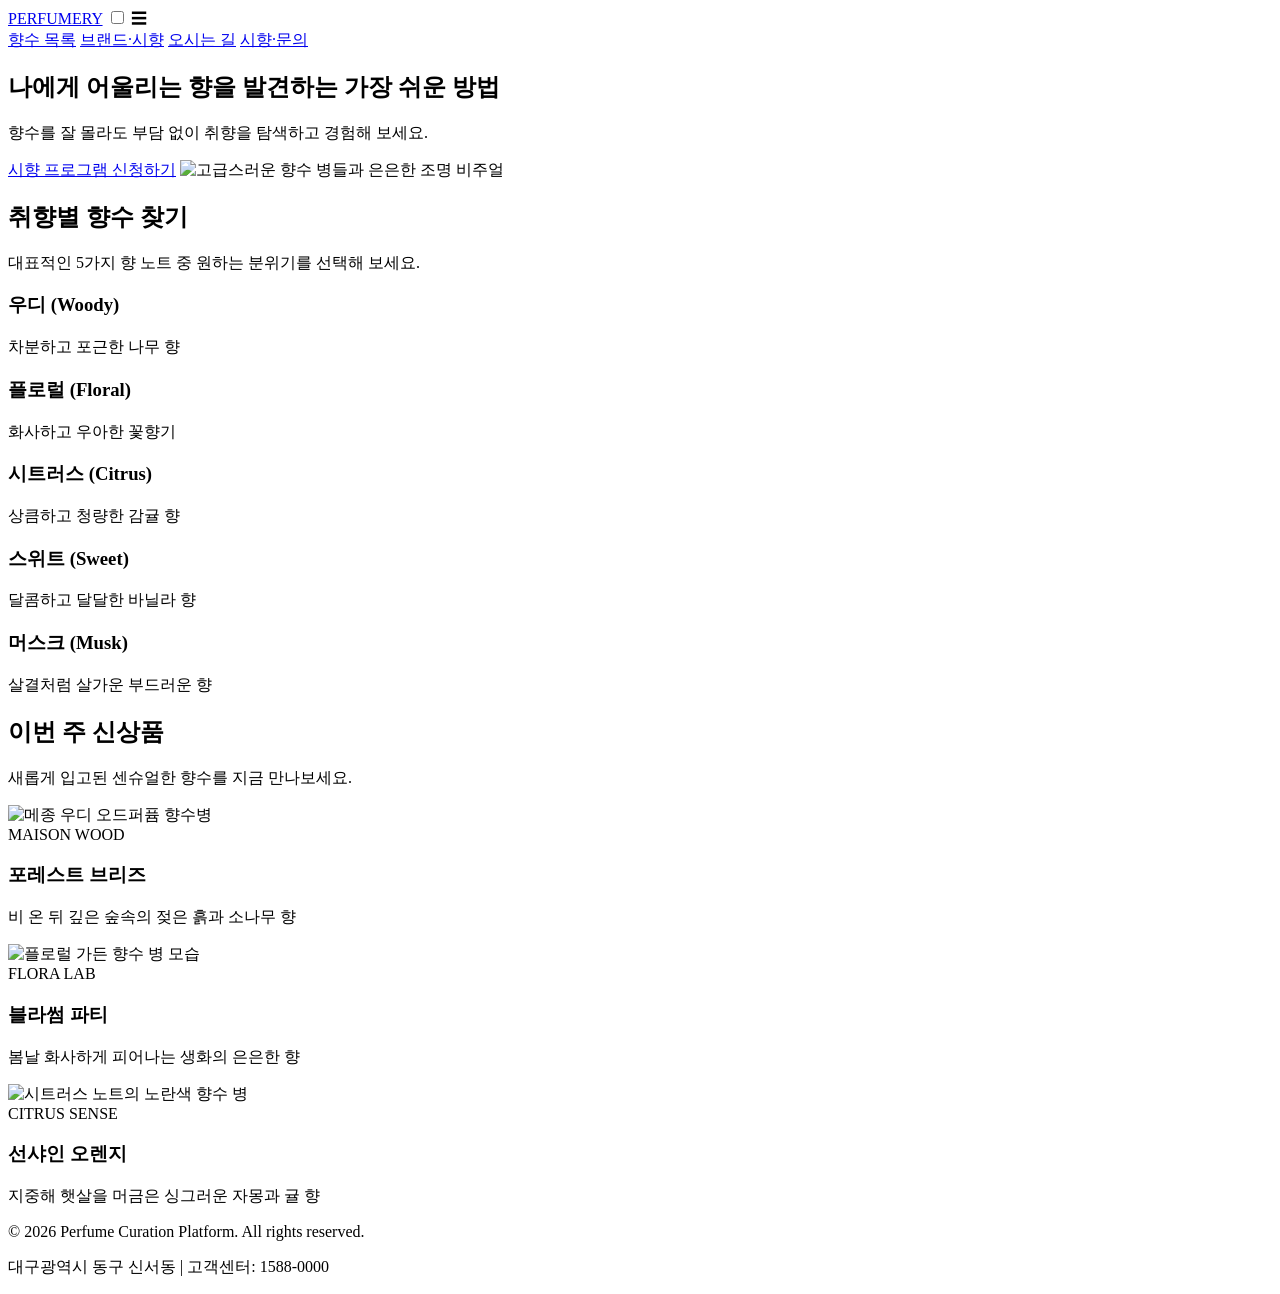
==== commit df18a68e: "perfume" ====
--- a/index.html
+++ b/index.html
@@ -1,817 +1,107 @@
-<!DOCTYPE html>
-<html lang="ko">
-<head>
-<meta charset="UTF-8">
-<meta name="viewport" content="width=device-width, initial-scale=1.0">
-<title>당신은 정말 잘 자고 있나요?</title>
-
-<!-- 화면이 깜빡이지 않도록 테마를 가장 먼저 적용 (저장된 선택 > 기기 설정 순) -->
-<script>
-(function () {
-  var t = null;
-  try { t = localStorage.getItem('sleep_theme'); } catch (e) {}
-  if (!t) t = window.matchMedia('(prefers-color-scheme: dark)').matches ? 'dark' : 'light';
-  document.documentElement.setAttribute('data-theme', t);
-})();
-</script>
-
-<link rel="preconnect" href="https://fonts.googleapis.com">
-<link rel="preconnect" href="https://fonts.gstatic.com" crossorigin>
-<link href="https://fonts.googleapis.com/css2?family=Noto+Sans+KR:wght@400;500;700&family=Noto+Serif+KR:wght@600;700&display=swap" rel="stylesheet">
-
-<style>
-/* ===== 색상 토큰: 밤(dark) / 낮(light) ===== */
-:root, :root[data-theme="dark"] {
-  --bg:#1c1a18; --card:#262321; --inner:#211f1d; --side-bg:rgba(38,35,33,.96);
-  --line:rgba(255,240,220,.10);
-  --text:#e4ded3; --sub:#aea698;
-  --accent:#d6bc8e; --accent-btn:#c9ae82; --accent-hover:#d8c096; --on-accent:#1f1a14;
-  --lack:#d9a39a; --lack-bg:#2c2423; --lack-line:rgba(217,163,154,.28);
-  --excess:#d8bf8a; --excess-bg:#2a2620; --excess-line:rgba(216,191,138,.28);
-  --ideal:#9cbfa6; --ideal-bg:#232823; --ideal-line:rgba(156,191,166,.28);
-  --tag-text:#1a1714;
-  --hl-bg:rgba(201,174,130,.14); --hl-line:rgba(201,174,130,.45);
-  --muted-btn:#3a3632; --muted-btn-h:#46413c; --thumb:#443f3a;
-  --shadow:0 12px 32px rgba(0,0,0,.35);
-  --img-filter:saturate(.75) brightness(.8) sepia(.12);
-  --aura1:#b8864a; --aura2:#8a6a4a; --aura-op:.08;
-}
-:root[data-theme="light"] {
-  --bg:#f3f4f9; --card:#ffffff; --inner:#f6f7fb; --side-bg:rgba(255,255,255,.96);
-  --line:rgba(30,35,60,.12);
-  --text:#232636; --sub:#566077;
-  --accent:#5b4fa3; --accent-btn:#6b5fb0; --accent-hover:#5b4fa3; --on-accent:#ffffff;
-  --lack:#b0413f; --lack-bg:#fbf3f3; --lack-line:rgba(176,65,63,.28);
-  --excess:#8f5f0f; --excess-bg:#fbf7ee; --excess-line:rgba(143,95,15,.28);
-  --ideal:#2b7d61; --ideal-bg:#f1f8f5; --ideal-line:rgba(43,125,97,.28);
-  --tag-text:#ffffff;
-  --hl-bg:rgba(107,95,176,.09); --hl-line:rgba(107,95,176,.40);
-  --muted-btn:#e3e6ef; --muted-btn-h:#d6dae7; --thumb:#c5c9d8;
-  --shadow:0 10px 30px rgba(40,45,80,.10);
-  --img-filter:none;
-  --aura1:#c9c1ee; --aura2:#bcd3ec; --aura-op:.35;
-}
-
-/* ===== 기본 ===== */
-* { box-sizing:border-box; margin:0; padding:0; }
-html { font-size:16px; -webkit-text-size-adjust:100%; }
-body {
-  font-family:"Noto Sans KR","Pretendard",-apple-system,BlinkMacSystemFont,"Apple SD Gothic Neo","Malgun Gothic",sans-serif;
-  background:var(--bg); color:var(--text);
-  font-size:1rem; line-height:1.75; word-break:keep-all;
-  position:relative; overflow-x:hidden;
-  transition:background-color .3s ease, color .3s ease;
-}
-body::before, body::after {
-  content:""; position:absolute; width:480px; height:480px; border-radius:50%;
-  filter:blur(140px); pointer-events:none; opacity:var(--aura-op); z-index:0;
-}
-body::before { top:40px; left:8%; background:var(--aura1); }
-body::after  { top:900px; right:8%; background:var(--aura2); }
-
-h1, h2, .sidebar-title { font-family:"Noto Serif KR","Nanum Myeongjo",serif; }
-
-button:focus-visible, input:focus-visible, textarea:focus-visible, a:focus-visible {
-  outline:2px solid var(--accent); outline-offset:2px;
-}
-
-/* ===== 전체 레이아웃: 왼쪽 여백 | 본문(가운데) | 오른쪽 여백(자가진단) ===== */
-.container {
-  display:grid;
-  grid-template-columns:1fr minmax(0,720px) 1fr;
-  padding:48px 24px;
-  position:relative; z-index:1;
-}
-.main-content { grid-column:2; grid-row:1; min-width:0; }
-
-/* ===== 테마 전환 버튼 ===== */
-.theme-toggle {
-  position:fixed; top:16px; right:16px; z-index:50;
-  width:44px; height:44px; border-radius:50%;
-  background:var(--card); color:var(--text);
-  border:1px solid var(--line); box-shadow:var(--shadow);
-  font-size:1.2rem; line-height:1; cursor:pointer;
-  display:flex; align-items:center; justify-content:center;
-}
-.theme-toggle:hover { border-color:var(--accent); }
-
-/* ===== 대문 ===== */
-.hero-section {
-  position:relative; border-radius:22px; overflow:hidden;
-  margin-bottom:32px; border:1px solid var(--line); background:#1a1816;
-}
-.hero-bg-img {
-  position:absolute; inset:0; width:100%; height:100%; object-fit:cover;
-  filter:brightness(.42) saturate(.65) sepia(.15); z-index:1;
-}
-.hero-text-wrap {
-  position:relative; z-index:2; padding:88px 32px; text-align:center; color:#f1ece3;
-  background:linear-gradient(180deg,rgba(26,23,20,.25),rgba(26,23,20,.85));
-}
-.hero-subtitle { font-size:.875rem; font-weight:500; letter-spacing:.1em; color:#dcc9a6; margin-bottom:14px; }
-.hero-title { font-size:clamp(1.9rem,4.5vw,2.5rem); font-weight:700; line-height:1.4; margin-bottom:16px; }
-.hero-desc { font-size:1.05rem; max-width:560px; margin:0 auto; color:#e6e0d5; }
-
-/* ===== 카드 공통 ===== */
-.card {
-  background:var(--card); border:1px solid var(--line); border-radius:22px;
-  padding:36px 32px; margin-bottom:32px; text-align:center;
-  box-shadow:var(--shadow);
-  transition:background-color .3s ease, border-color .3s ease;
-}
-.section-title {
-  font-size:1.5rem; font-weight:700; line-height:1.5; margin-bottom:12px;
-  display:flex; align-items:center; justify-content:center; gap:10px; flex-wrap:wrap;
-}
-.section-desc { color:var(--sub); font-size:.95rem; margin-bottom:24px; }
-
-/* ===== 가로 스크롤 카드 ===== */
-.drag-scroll {
-  display:flex; gap:18px; overflow-x:auto; padding-bottom:12px; text-align:left;
-  scroll-snap-type:x mandatory; -webkit-overflow-scrolling:touch; cursor:grab; user-select:none;
-}
-.drag-scroll.active { cursor:grabbing; scroll-snap-type:none; }
-.drag-scroll::-webkit-scrollbar { height:6px; }
-.drag-scroll::-webkit-scrollbar-track { background:var(--inner); border-radius:4px; }
-.drag-scroll::-webkit-scrollbar-thumb { background:var(--thumb); border-radius:4px; }
-.drag-scroll::-webkit-scrollbar-thumb:hover { background:var(--accent); }
-
-.importance-item {
-  flex:0 0 260px; scroll-snap-align:start; background:var(--inner);
-  border:1px solid var(--line); border-radius:16px; overflow:hidden;
-  display:flex; flex-direction:column;
-}
-.importance-item.adverse { border-color:var(--lack-line); }
-.importance-img {
-  width:100%; height:125px; object-fit:cover; background:var(--thumb);
-  pointer-events:none; filter:var(--img-filter);
-}
-.importance-body { padding:20px; flex:1; display:flex; flex-direction:column; }
-.importance-body h4 { font-size:1.05rem; line-height:1.5; margin-bottom:8px; }
-.importance-body p { font-size:.9rem; color:var(--sub); line-height:1.65; margin-bottom:12px; }
-.importance-source-link {
-  margin-top:auto; padding-top:10px; border-top:1px solid var(--line);
-  font-size:.82rem; font-weight:700; color:var(--accent); text-decoration:none;
-}
-.importance-source-link:hover { text-decoration:underline; }
-.adverse .importance-source-link { color:var(--lack); }
-
-/* ===== 영상 ===== */
-.video-card-slide {
-  flex:0 0 280px; scroll-snap-align:start; background:var(--inner);
-  border:1px solid var(--line); border-radius:16px; overflow:hidden;
-  display:flex; flex-direction:column;
-}
-.video-wrapper { position:relative; padding-bottom:56.25%; height:0; overflow:hidden; background:#000; }
-.video-wrapper iframe { position:absolute; inset:0; width:100%; height:100%; border:0; }
-.video-drag-shield { position:absolute; inset:0; z-index:10; cursor:grab; }
-.drag-scroll.active .video-drag-shield { cursor:grabbing; }
-.video-info { padding:16px; flex:1; }
-.video-info h4 { font-size:1.05rem; line-height:1.5; margin-bottom:6px; }
-.video-info p { font-size:.9rem; color:var(--sub); line-height:1.6; }
-
-/* ===== 수면 상태 비교 ===== */
-.comparison-grid {
-  display:grid; grid-template-columns:repeat(auto-fit,minmax(210px,1fr));
-  gap:18px; margin-top:24px; text-align:left;
-}
-.compare-card { border:1px solid var(--line); border-radius:16px; overflow:hidden; display:flex; flex-direction:column; }
-.compare-card.lack   { background:var(--lack-bg);   border-color:var(--lack-line); }
-.compare-card.excess { background:var(--excess-bg); border-color:var(--excess-line); }
-.compare-card.ideal  { background:var(--ideal-bg);  border-color:var(--ideal-line); }
-.compare-img { width:100%; height:140px; object-fit:cover; background:var(--thumb); filter:var(--img-filter); }
-.compare-body { padding:22px; flex:1; }
-.compare-tag {
-  display:inline-block; font-size:.8rem; font-weight:700; color:var(--tag-text);
-  padding:3px 12px; border-radius:20px; margin-bottom:12px;
-}
-.lack .compare-tag { background:var(--lack); }
-.excess .compare-tag { background:var(--excess); }
-.ideal .compare-tag { background:var(--ideal); }
-.compare-title { font-size:1.15rem; line-height:1.5; margin-bottom:12px; }
-.compare-list { list-style:none; }
-.compare-list li { position:relative; padding-left:16px; margin-bottom:10px; font-size:.92rem; line-height:1.65; color:var(--sub); }
-.compare-list li::before { content:"•"; position:absolute; left:0; color:var(--text); }
-.compare-list b { color:var(--text); font-weight:700; }
-
-/* ===== 고민 털어놓기 ===== */
-.board-form { display:flex; flex-direction:column; gap:12px; margin-top:20px; text-align:left; }
-.board-input, .board-textarea {
-  width:100%; padding:12px 14px; font-size:.95rem; font-family:inherit; color:var(--text);
-  background:var(--inner); border:1px solid var(--line); border-radius:12px; outline:none;
-}
-.board-input::placeholder, .board-textarea::placeholder { color:var(--sub); opacity:.8; }
-.board-input:focus, .board-textarea:focus { border-color:var(--accent); }
-.board-textarea { resize:vertical; min-height:110px; }
-.board-row { display:grid; grid-template-columns:1fr 1fr; gap:12px; }
-.board-hint { font-size:.82rem; color:var(--sub); margin-top:-4px; }
-
-.board-submit-btn, .btn-action {
-  background:var(--accent-btn); color:var(--on-accent); border:none; border-radius:10px;
-  font-family:inherit; font-weight:700; cursor:pointer; transition:background-color .2s;
-}
-.board-submit-btn { align-self:flex-end; padding:10px 22px; font-size:.95rem; }
-.board-submit-btn:hover, .btn-action:hover { background:var(--accent-hover); }
-
-.comment-list { margin-top:22px; display:flex; flex-direction:column; gap:12px; text-align:left; }
-.comment-item { background:var(--inner); border:1px solid var(--line); border-radius:14px; padding:16px; }
-.comment-header { display:flex; justify-content:space-between; align-items:center; gap:10px; margin-bottom:6px; font-size:.9rem; font-weight:700; color:var(--accent); }
-.comment-meta { display:flex; align-items:center; gap:10px; }
-.comment-date { font-size:.8rem; font-weight:400; color:var(--sub); }
-.btn-delete-comment {
-  background:none; border:1px solid var(--lack-line); color:var(--lack);
-  font-size:.8rem; padding:2px 10px; border-radius:6px; cursor:pointer; font-family:inherit;
-}
-.btn-delete-comment:hover { background:var(--lack); color:var(--tag-text); }
-.comment-content { font-size:.95rem; white-space:pre-wrap; word-break:break-word; }
-.empty-text { font-size:.9rem; color:var(--sub); text-align:center; padding:20px; }
-
-/* 삭제 비밀번호 입력 영역 */
-.delete-box { margin-top:12px; padding-top:12px; border-top:1px dashed var(--line); }
-.delete-row { display:flex; gap:8px; flex-wrap:wrap; }
-.delete-row .board-input { flex:1; min-width:140px; padding:8px 12px; font-size:.9rem; }
-.btn-small {
-  border:1px solid var(--line); background:var(--muted-btn); color:var(--text);
-  font-family:inherit; font-size:.85rem; font-weight:700; padding:8px 14px; border-radius:8px; cursor:pointer;
-}
-.btn-small:hover { background:var(--muted-btn-h); }
-.btn-small.danger { background:var(--lack); color:var(--tag-text); border-color:transparent; }
-.delete-error { margin-top:8px; font-size:.85rem; color:var(--lack); font-weight:700; }
-
-/* ===== 숙면 자가진단: 본문 오른쪽 끝 ~ 화면 오른쪽 끝 사이, 세로 가운데 ===== */
-.sidebar-wrapper {
-  grid-column:3; grid-row:1; align-self:start;
-  position:sticky; top:0; height:100vh;
-  display:flex; align-items:center; justify-content:center;
-  padding:0 12px; z-index:20;
-}
-.sticky-sidebar {
-  width:100%; max-width:300px; max-height:calc(100vh - 48px); overflow-y:auto;
-  background:var(--side-bg); border:1px solid var(--line); border-radius:22px;
-  padding:26px 22px; text-align:center; box-shadow:var(--shadow);
-}
-.sidebar-title { font-size:1.2rem; font-weight:700; margin-bottom:4px; }
-.sidebar-source { font-size:.8rem; color:var(--accent); margin-bottom:14px; padding-bottom:12px; border-bottom:1px solid var(--line); line-height:1.6; }
-.sidebar-note { font-size:.9rem; color:var(--sub); margin-bottom:10px; }
-.btn-action { width:100%; padding:12px; font-size:1rem; margin-top:10px; }
-.btn-action.muted { background:var(--muted-btn); color:var(--text); margin-top:16px; }
-.btn-action.muted:hover { background:var(--muted-btn-h); }
-.hidden { display:none !important; }
-
-.check-list { display:flex; flex-direction:column; gap:12px; margin-top:14px; text-align:left; }
-.check-item { display:flex; align-items:flex-start; gap:10px; font-size:.9rem; line-height:1.55; cursor:pointer; }
-.check-item input { margin-top:4px; width:17px; height:17px; flex-shrink:0; accent-color:var(--accent-btn); cursor:pointer; }
-
-.criteria-box { background:var(--inner); border:1px solid var(--line); border-radius:12px; padding:12px; margin-bottom:14px; font-size:.85rem; color:var(--sub); }
-.criteria-box b { color:var(--text); }
-.criteria-list { margin-top:4px; list-style:none; }
-.result-box { padding:16px; border-radius:14px; background:var(--inner); border:1px solid var(--line); }
-.result-badge { display:inline-block; font-size:.9rem; font-weight:700; color:var(--tag-text); padding:4px 14px; border-radius:20px; margin-bottom:8px; }
-.result-badge.good { background:var(--ideal); }
-.result-badge.caution { background:var(--excess); }
-.result-badge.danger { background:var(--lack); }
-.result-desc { font-size:.88rem; color:var(--sub); line-height:1.65; }
-
-.stats-section { margin-top:18px; padding-top:16px; border-top:1px solid var(--line); }
-.stats-title { font-size:.95rem; font-weight:700; margin-bottom:12px; }
-.stat-bar-group { display:flex; flex-direction:column; gap:8px; }
-.stat-row { font-size:.82rem; padding:8px 10px; border-radius:10px; border:1px solid transparent; }
-.stat-row.my-status-highlight { background:var(--hl-bg); border-color:var(--hl-line); }
-.stat-header { display:flex; justify-content:space-between; gap:8px; margin-bottom:5px; color:var(--sub); text-align:left; }
-.my-status-tag { display:inline-block; margin-left:6px; padding:1px 7px; border-radius:4px; font-size:.72rem; font-weight:700; background:var(--accent-btn); color:var(--on-accent); }
-.stat-bar-bg { width:100%; height:7px; background:var(--thumb); border-radius:4px; overflow:hidden; }
-.stat-bar-fill { height:100%; border-radius:4px; transition:width .3s ease; }
-.stat-bar-fill.good { background:var(--ideal); }
-.stat-bar-fill.caution { background:var(--excess); }
-.stat-bar-fill.danger { background:var(--lack); }
-
-/* ===== 반응형 ===== */
-@media (max-width:1360px) {
-  .container { display:block; max-width:760px; margin:0 auto; }
-  .sidebar-wrapper { position:static; height:auto; padding:0; display:block; }
-  .sticky-sidebar { max-width:none; max-height:none; }
-}
-@media (max-width:600px) {
-  .container { padding:64px 14px 28px; }
-  .card { padding:28px 18px; }
-  .hero-text-wrap { padding:64px 20px; }
-  .board-row { grid-template-columns:1fr; }
-}
-@media (prefers-reduced-motion:reduce) {
-  * { transition:none !important; scroll-behavior:auto !important; }
-}
-</style>
-</head>
-<body>
-
-<button class="theme-toggle" id="theme-toggle" onclick="toggleTheme()" aria-label="밝은 화면과 어두운 화면 전환" title="밝은 화면 / 어두운 화면 전환">🌙</button>
-
-<div class="container">
-
-<main class="main-content">
-
-  <!-- 대문 -->
-  <section class="hero-section">
-    <img class="hero-bg-img" src="https://images.unsplash.com/photo-1541781774459-bb2af2f05b55?q=80&w=1200&auto=format&fit=crop" alt="포근한 수면 분위기">
-    <div class="hero-text-wrap">
-      <div class="hero-subtitle">SLEEP QUALITY &amp; HEALTH</div>
-      <h1 class="hero-title">당신은 정말 잘 자고 있나요?</h1>
-      <p class="hero-desc">수면은 단순한 휴식이 아닙니다. 지친 몸과 마음을 회복하고 내일을 준비하는 삶의 가장 중요한 과정입니다.</p>
-    </div>
-  </section>
-
-  <!-- 수면의 회복 효과 -->
-  <section class="card">
-    <h2 class="section-title">수면이 우리 몸에 주는 회복의 선물</h2>
-    <p class="section-desc">국제 학술지에 발표된 수면의 신체 회복 메커니즘입니다. 하단 출처를 누르면 원문으로 이동합니다.</p>
-    <div class="drag-scroll">
-      <div class="importance-item">
-        <img class="importance-img" src="https://images.unsplash.com/photo-1507413245164-6160d8298b31?q=80&w=500&auto=format&fit=crop" alt="뇌 신경망">
-        <div class="importance-body">
-          <h4>🧠 뇌 독성 물질 배출 (글림프 시스템)</h4>
-          <p>서파 수면 중 뇌 세포 간격이 넓어져 치매 유발 원인 물질인 베타 아밀로이드를 씻어냅니다.</p>
-          <a href="https://www.science.org/doi/10.1126/science.1241224" target="_blank" rel="noopener noreferrer" class="importance-source-link">🔗 Science (Nedergaard et al.)</a>
-        </div>
-      </div>
-      <div class="importance-item">
-        <img class="importance-img" src="https://images.unsplash.com/photo-1571019613454-1cb2f99b2d8b?q=80&w=500&auto=format&fit=crop" alt="면역 반응">
-        <div class="importance-body">
-          <h4>🛡️ T세포 접착력 &amp; 항체 형성</h4>
-          <p>충분한 수면은 면역세포 활성도를 증대시켜 병원체 저항력을 극대화합니다.</p>
-          <a href="https://rupress.org/jem/article/216/3/517/42550/Gsm-coupled-receptor-signaling-inhibits-integrin" target="_blank" rel="noopener noreferrer" class="importance-source-link">🔗 J. Exp. Med. (Besedovsky et al.)</a>
-        </div>
-      </div>
-      <div class="importance-item">
-        <img class="importance-img" src="https://images.unsplash.com/photo-1506126613408-eca07ce68773?q=80&w=500&auto=format&fit=crop" alt="심혈관">
-        <div class="importance-body">
-          <h4>❤️ 자율신경계 교정 및 심혈관 보호</h4>
-          <p>비REM 수면 중 교감신경계 활동이 급감하여 야간 혈압을 안정시키고 심장을 보호합니다.</p>
-          <a href="https://www.ahajournals.org/doi/10.1161/CIR.0000000000001078" target="_blank" rel="noopener noreferrer" class="importance-source-link">🔗 Lancet / AHA Guidelines</a>
-        </div>
-      </div>
-      <div class="importance-item">
-        <img class="importance-img" src="https://images.unsplash.com/photo-1499209974431-9dddcece7f88?q=80&w=500&auto=format&fit=crop" alt="감정 정조절">
-        <div class="importance-body">
-          <h4>🧘 REM 수면과 감정 안정</h4>
-          <p>스트레스 신경전달물질이 차단된 상태에서 일상의 감정적 기억을 안전하게 정돈합니다.</p>
-          <a href="https://www.cell.com/current-biology/fulltext/S0960-9822(11)01201-9" target="_blank" rel="noopener noreferrer" class="importance-source-link">🔗 Current Biology (Walker et al.)</a>
-        </div>
-      </div>
-      <div class="importance-item">
-        <img class="importance-img" src="https://images.unsplash.com/photo-1434030216411-0b793f4b4173?q=80&w=500&auto=format&fit=crop" alt="기억 재조합">
-        <div class="importance-body">
-          <h4>📚 해마-대뇌피질 기억 전이</h4>
-          <p>낮 동안 저장된 단기 기억을 대뇌피질로 이동시켜 장기 기억으로 고착화합니다.</p>
-          <a href="https://www.nature.com/articles/nrn2762" target="_blank" rel="noopener noreferrer" class="importance-source-link">🔗 Nature Reviews Neuroscience</a>
-        </div>
-      </div>
-    </div>
-  </section>
-
-  <!-- 수면 불균형의 위험성 -->
-  <section class="card" style="border-top:3px solid var(--lack);">
-    <h2 class="section-title">⚠️ 수면 불균형의 생물학적 위험</h2>
-    <p class="section-desc">만성 수면 부족 또는 과도한 수면이 유발하는 역효과에 대한 의학 연구 결과입니다.</p>
-    <div class="drag-scroll">
-      <div class="importance-item adverse">
-        <img class="importance-img" src="https://images.unsplash.com/photo-1532187863486-abf9dbad1b69?q=80&w=500&auto=format&fit=crop" alt="유전자 분자 구조">
-        <div class="importance-body">
-          <h4>🧬 DNA 손상 및 유전자 변형</h4>
-          <p>하루 6시간 미만 수면 시 700여 개 유전자 표현형이 변형되고 노화가 가속됩니다.</p>
-          <a href="https://www.pnas.org/doi/10.1073/pnas.1217154110" target="_blank" rel="noopener noreferrer" class="importance-source-link">🔗 PNAS (Surrey 대학 연구팀)</a>
-        </div>
-      </div>
-      <div class="importance-item adverse">
-        <img class="importance-img" src="https://images.unsplash.com/photo-1584515979956-d9f6e5d09982?q=80&w=500&auto=format&fit=crop" alt="혈관 내피 독성">
-        <div class="importance-body">
-          <h4>💥 만성 염증 마커 증가</h4>
-          <p>수면 부족은 염증성 단백질(CRP, IL-6) 분비를 늘려 동맥경화 위험을 높입니다.</p>
-          <a href="https://academic.oup.com/eurheartj/article/32/12/1484/502410" target="_blank" rel="noopener noreferrer" class="importance-source-link">🔗 European Heart Journal</a>
-        </div>
-      </div>
-      <div class="importance-item adverse">
-        <img class="importance-img" src="https://images.unsplash.com/photo-1498837167922-ddd27525d352?q=80&w=500&auto=format&fit=crop" alt="인슐린 저항성">
-        <div class="importance-body">
-          <h4>🍩 대사 저하 및 식욕 호르몬 교란</h4>
-          <p>인슐린 감수성이 급감하며, 식욕을 촉진하는 그렐린 분비가 폭증합니다.</p>
-          <a href="https://www.acpjournals.org/doi/10.7326/0003-4819-157-8-201210160-00007" target="_blank" rel="noopener noreferrer" class="importance-source-link">🔗 Ann. Intern. Med. (시카고 대학)</a>
-        </div>
-      </div>
-      <div class="importance-item adverse">
-        <img class="importance-img" src="https://images.unsplash.com/photo-1516589178581-6cd7833ae3b2?q=80&w=500&auto=format&fit=crop" alt="과도 수면">
-        <div class="importance-body">
-          <h4>🧠 9시간 초과 과도 수면과 인지력</h4>
-          <p>지속적인 과도한 수면은 수면의 단편화를 가져와 인지력 감퇴를 악화시킵니다.</p>
-          <a href="https://n.neurology.org/content/87/14/1477" target="_blank" rel="noopener noreferrer" class="importance-source-link">🔗 Neurology (Framingham Study)</a>
-        </div>
-      </div>
-    </div>
-  </section>
-
-  <!-- 가이드 영상 -->
-  <section class="card">
-    <h2 class="section-title">🌙 숙면을 돕는 전문가 추천 가이드 영상</h2>
-    <p class="section-desc">심신 이완에 도움이 되는 실전 영상입니다.</p>
-    <div class="drag-scroll" id="video-slider">
-      <div class="video-card-slide">
-        <div class="video-wrapper">
-          <div class="video-drag-shield" onclick="playVideo(this)"></div>
-          <iframe data-src="https://www.youtube.com/embed/pSQ7fWphoMQ?autoplay=1" title="4-7-8 수면 호흡법" allow="autoplay; encrypted-media" allowfullscreen></iframe>
-        </div>
-        <div class="video-info"><h4>🌬️ 부교감신경 활성 4-7-8 호흡법</h4><p>하버드 의대 출신 앤드류 와일 박사가 제안한 신경계 이완 호흡법입니다.</p></div>
-      </div>
-      <div class="video-card-slide">
-        <div class="video-wrapper">
-          <div class="video-drag-shield" onclick="playVideo(this)"></div>
-          <iframe data-src="https://www.youtube.com/embed/H_4mTwkwHdQ?autoplay=1" title="수면 이완 스트레칭" allow="autoplay; encrypted-media" allowfullscreen></iframe>
-        </div>
-        <div class="video-info"><h4>🧘 자율신경 조절 침상 스트레칭</h4><p>취침 전 부교감 신경 전환을 돕는 저강도 전신 이완 동작 가이드입니다.</p></div>
-      </div>
-    </div>
-  </section>
-
-  <!-- 수면 상태 비교 -->
-  <section class="card">
-    <h2 class="section-title">수면 상태에 따른 신체 반응 차이</h2>
-    <div class="comparison-grid">
-      <div class="compare-card lack">
-        <img class="compare-img" src="https://images.unsplash.com/photo-1541199249251-f713e6145474?q=80&w=600&auto=format&fit=crop" alt="피로에 지쳐 힘들어하는 사람">
-        <div class="compare-body">
-          <span class="compare-tag">위험</span>
-          <h3 class="compare-title">❌ 잠이 부족할 때</h3>
-          <ul class="compare-list">
-            <li><b>브레인 포그:</b> 뇌 혈류 감소로 집중이 어려워집니다.</li>
-            <li><b>폭식 유발:</b> 렙틴 저하로 야식과 당이 당깁니다.</li>
-            <li><b>감정 조절 장애:</b> 편도체 과활성화로 불안과 짜증이 늘어납니다.</li>
-            <li><b>면역력 급감:</b> 만성 염증 반응에 쉽게 노출됩니다.</li>
-          </ul>
-        </div>
-      </div>
-      <div class="compare-card excess">
-        <img class="compare-img" src="https://images.unsplash.com/photo-1520206183501-b80df61043c2?q=80&w=600&auto=format&fit=crop" alt="침대에서 늦잠 자는 사람">
-        <div class="compare-body">
-          <span class="compare-tag">주의</span>
-          <h3 class="compare-title">⚠️ 잠이 과할 때 (9시간 초과)</h3>
-          <ul class="compare-list">
-            <li><b>지속되는 찌뿌둥함:</b> 생체 시계 왜곡으로 뇌 활성이 떨어집니다.</li>
-            <li><b>수면 관성 두통:</b> 뇌 혈관 확장으로 머리가 지끈거립니다.</li>
-            <li><b>대사율 저하:</b> 일일 칼로리 소모량이 줄어 체중이 늘 수 있습니다.</li>
-          </ul>
-        </div>
-      </div>
-      <div class="compare-card ideal">
-        <img class="compare-img" src="https://images.unsplash.com/photo-1517838277536-f5f99be501cd?q=80&w=600&auto=format&fit=crop" alt="상쾌하고 가벼운 아침">
-        <div class="compare-body">
-          <span class="compare-tag">권장</span>
-          <h3 class="compare-title">✨ 가장 이상적일 때 (7~8시간)</h3>
-          <ul class="compare-list">
-            <li><b>상쾌한 자연 기상:</b> 수면 주기가 순탄하게 완료됩니다.</li>
-            <li><b>인지력 극대화:</b> 사고 판단 속도가 최고조에 달합니다.</li>
-            <li><b>안정적 감정:</b> 스트레스 호르몬이 낮게 유지됩니다.</li>
-          </ul>
-        </div>
-      </div>
-    </div>
-  </section>
-
-  <!-- 복잡한 생각과 고민 털어놓기 -->
-  <section class="card">
-    <h2 class="section-title">💭 복잡한 생각과 고민 털어놓기</h2>
-    <p class="section-desc">잠들기 전 머릿속을 맴도는 생각을 여기에 적어 내려놓아 보세요. 적는 것만으로도 마음이 한결 가벼워질 수 있어요.</p>
-    <div class="board-form">
-      <div class="board-row">
-        <input type="text" id="board-name" class="board-input" placeholder="닉네임 (편하게 정해주세요)" aria-label="닉네임" maxlength="20">
-        <input type="password" id="board-pw" class="board-input" placeholder="삭제용 비밀번호 (4자 이상)" aria-label="삭제용 비밀번호" autocomplete="new-password" maxlength="30">
-      </div>
-      <p class="board-hint">🔒 글을 삭제할 때 이 비밀번호가 필요해요. 잊어버리면 삭제할 수 없으니 기억해 두세요.</p>
-      <textarea id="board-content" class="board-textarea" placeholder="요즘 머릿속을 복잡하게 만드는 생각이나 고민을 편하게 털어놓아 보세요." aria-label="털어놓을 내용"></textarea>
-      <button class="board-submit-btn" onclick="addComment()">털어놓기</button>
-    </div>
-    <div class="comment-list" id="comment-container"></div>
-  </section>
-
-</main>
-
-<!-- 숙면 자가진단 -->
-<aside class="sidebar-wrapper">
-  <div class="sticky-sidebar">
-    <h3 class="sidebar-title">📋 숙면 자가진단</h3>
-    <p class="sidebar-source">출처: 피츠버그 수면 질 지수(PSQI) 및 미국수면재단(NSF)</p>
-
-    <div id="start-section">
-      <p class="sidebar-note">나의 수면 상태를 점검해보세요.</p>
-      <button class="btn-action" onclick="startDiagnosis()">자가진단 시작하기</button>
-    </div>
-
-    <div id="quiz-section" class="hidden">
-      <p class="sidebar-note">지난 한 달간 해당하는 항목에 체크하세요.</p>
-      <div class="check-list">
-        <label class="check-item"><input type="checkbox" class="diag-check"><span>잠자리에 든 후 잠드는 데 30분 이상 소요된다.</span></label>
-        <label class="check-item"><input type="checkbox" class="diag-check"><span>밤중에 1회 이상 깨거나 너무 일찍 깬다.</span></label>
-        <label class="check-item"><input type="checkbox" class="diag-check"><span>아침에 일어났을 때 개운하지 않고 피곤하다.</span></label>
-        <label class="check-item"><input type="checkbox" class="diag-check"><span>낮 동안 업무나 일상에 집중하기 어렵다.</span></label>
-        <label class="check-item"><input type="checkbox" class="diag-check"><span>평소 수면 시간이 7시간 미만이거나 9시간을 넘는다.</span></label>
-        <label class="check-item"><input type="checkbox" class="diag-check"><span>코골이가 심하거나 자는 중 숨이 차는 느낌을 받는다.</span></label>
-        <label class="check-item"><input type="checkbox" class="diag-check"><span>잠들기 전 다리에 원인을 알 수 없는 불편함이 있다.</span></label>
-      </div>
-      <button class="btn-action" onclick="submitDiagnosis()">검사 결과 보기</button>
-    </div>
-
-    <div id="result-section" class="hidden">
-      <div class="criteria-box">
-        <b>📊 판정 기준 (총 7문항 중)</b>
-        <ul class="criteria-list">
-          <li>🟢 <b>양호</b>: 해당 0 ~ 1개</li>
-          <li>🟡 <b>주의</b>: 해당 2 ~ 3개</li>
-          <li>🔴 <b>위험</b>: 해당 4개 이상</li>
-        </ul>
-      </div>
-      <div class="result-box">
-        <span class="result-badge good" id="result-badge">🟢 양호</span>
-        <p class="result-desc" id="result-desc"></p>
-      </div>
-      <div class="stats-section">
-        <h4 class="stats-title">📊 전체 참여자 분포 통계</h4>
-        <div class="stat-bar-group">
-          <div class="stat-row" id="row-good">
-            <div class="stat-header"><span>🟢 양호<span id="mark-good"></span></span><span id="stat-text-good"><strong>0%</strong> (0명)</span></div>
-            <div class="stat-bar-bg"><div class="stat-bar-fill good" id="bar-good" style="width:0%"></div></div>
-          </div>
-          <div class="stat-row" id="row-caution">
-            <div class="stat-header"><span>🟡 주의<span id="mark-caution"></span></span><span id="stat-text-caution"><strong>0%</strong> (0명)</span></div>
-            <div class="stat-bar-bg"><div class="stat-bar-fill caution" id="bar-caution" style="width:0%"></div></div>
-          </div>
-          <div class="stat-row" id="row-danger">
-            <div class="stat-header"><span>🔴 위험<span id="mark-danger"></span></span><span id="stat-text-danger"><strong>0%</strong> (0명)</span></div>
-            <div class="stat-bar-bg"><div class="stat-bar-fill danger" id="bar-danger" style="width:0%"></div></div>
-          </div>
-        </div>
-      </div>
-      <button class="btn-action muted" onclick="resetDiagnosis()">다시 진단하기</button>
-    </div>
-  </div>
-</aside>
-
-</div>
-
-<script>
-/* ===== 안전한 저장소 접근 ===== */
-function lsGet(key) { try { return localStorage.getItem(key); } catch (e) { return null; } }
-function lsSet(key, val) { try { localStorage.setItem(key, val); } catch (e) {} }
-function lsJSON(key, fallback) {
-  try { return JSON.parse(localStorage.getItem(key)) || fallback; } catch (e) { return fallback; }
-}
-
-/* ===== 테마 전환 (밤 / 낮) ===== */
-function updateThemeButton() {
-  var isDark = document.documentElement.getAttribute('data-theme') === 'dark';
-  document.getElementById('theme-toggle').textContent = isDark ? '☀️' : '🌙';
-}
-function toggleTheme() {
-  var next = document.documentElement.getAttribute('data-theme') === 'dark' ? 'light' : 'dark';
-  document.documentElement.setAttribute('data-theme', next);
-  lsSet('sleep_theme', next);
-  updateThemeButton();
-}
-
-/* ===== 기본 상태 ===== */
-var myDeviceId = lsGet('sleep_device_id');
-if (!myDeviceId) {
-  myDeviceId = 'dev_' + Math.random().toString(36).substr(2, 9) + '_' + Date.now();
-  lsSet('sleep_device_id', myDeviceId);
-}
-var stats = lsJSON('sleep_real_stats', { good: 0, caution: 0, danger: 0 });
-var hasCounted = lsGet('sleep_has_counted') === 'true';
-var isDragging = false;
-
-window.addEventListener('DOMContentLoaded', function () {
-  updateThemeButton();
-  renderComments();
-  initDragScroll();
-  initInitialVideos();
-});
-
-/* ===== 영상 / 드래그 스크롤 ===== */
-function initInitialVideos() {
-  document.querySelectorAll('.video-drag-shield').forEach(function (shield) {
-    var iframe = shield.nextElementSibling;
-    if (iframe && iframe.dataset.src) iframe.src = iframe.dataset.src.replace('?autoplay=1', '');
-  });
-}
-
-function initDragScroll() {
-  document.querySelectorAll('.drag-scroll').forEach(function (slider) {
-    var isDown = false, startX = 0, scrollLeft = 0;
-    slider.addEventListener('mousedown', function (e) {
-      if (e.target.closest('a')) return;
-      isDown = true; isDragging = false;
-      slider.classList.add('active');
-      startX = e.pageX - slider.offsetLeft;
-      scrollLeft = slider.scrollLeft;
-    });
-    function stop() { isDown = false; slider.classList.remove('active'); }
-    slider.addEventListener('mouseleave', stop);
-    slider.addEventListener('mouseup', stop);
-    slider.addEventListener('mousemove', function (e) {
-      if (!isDown) return;
-      e.preventDefault();
-      var x = e.pageX - slider.offsetLeft;
-      if (Math.abs(x - startX) > 5) isDragging = true;
-      slider.scrollLeft = scrollLeft - (x - startX) * 2;
-    });
-  });
-}
-
-function playVideo(shield) {
-  if (isDragging) return;
-  var iframe = shield.nextElementSibling;
-  if (iframe && iframe.dataset.src) {
-    iframe.src = iframe.dataset.src;
-    shield.style.display = 'none';
-  }
-}
-
-/* ===== 자가진단 ===== */
-function startDiagnosis() {
-  document.getElementById('start-section').classList.add('hidden');
-  document.getElementById('quiz-section').classList.remove('hidden');
-}
-
-function submitDiagnosis() {
-  var count = 0;
-  document.querySelectorAll('.diag-check').forEach(function (cb) { if (cb.checked) count++; });
-  var category = count <= 1 ? 'good' : (count <= 3 ? 'caution' : 'danger');
-
-  if (!hasCounted) {
-    stats[category] += 1;
-    lsSet('sleep_real_stats', JSON.stringify(stats));
-    lsSet('sleep_has_counted', 'true');
-    hasCounted = true;
-  }
-  document.getElementById('quiz-section').classList.add('hidden');
-  document.getElementById('result-section').classList.remove('hidden');
-  showResultUI(category);
-}
-
-function resetDiagnosis() {
-  document.querySelectorAll('.diag-check').forEach(function (cb) { cb.checked = false; });
-  document.getElementById('result-section').classList.add('hidden');
-  document.getElementById('start-section').classList.remove('hidden');
-}
-
-function showResultUI(category) {
-  var keys = ['good', 'caution', 'danger'];
-  keys.forEach(function (k) {
-    document.getElementById('row-' + k).classList.remove('my-status-highlight');
-    document.getElementById('mark-' + k).innerHTML = '';
-  });
-
-  var info = {
-    good: ['🟢 양호 단계', '수면 리듬과 수면의 질이 양호한 편입니다. 현재의 생활 규칙과 수면 환경을 지속적으로 유지하는 것을 추천합니다.'],
-    caution: ['🟡 주의 단계', '수면의 질이 일시적으로 저하된 상태입니다. 취침 전 스마트폰 사용을 줄이고, 본문의 수면 호흡법이나 스트레칭 영상을 실천해보세요.'],
-    danger: ['🔴 위험 단계', '만성 수면 장애 및 피로가 누적된 상태일 수 있습니다. 수면 환경(암막, 온도)을 전면 재점검하고 전문 의료진과의 상담을 권장합니다.']
-  };
-  var badge = document.getElementById('result-badge');
-  badge.className = 'result-badge ' + category;
-  badge.innerText = info[category][0];
-  document.getElementById('result-desc').innerText = info[category][1];
-  document.getElementById('row-' + category).classList.add('my-status-highlight');
-  document.getElementById('mark-' + category).innerHTML = ' <span class="my-status-tag">나의 상태</span>';
-
-  var total = stats.good + stats.caution + stats.danger;
-  if (total > 0) {
-    var pGood = Math.round(stats.good / total * 100);
-    var pCaution = Math.round(stats.caution / total * 100);
-    var p = { good: pGood, caution: pCaution, danger: 100 - (pGood + pCaution) };
-    keys.forEach(function (k) {
-      document.getElementById('stat-text-' + k).innerHTML = '<strong>' + p[k] + '%</strong> (' + stats[k].toLocaleString() + '명)';
-      document.getElementById('bar-' + k).style.width = p[k] + '%';
-    });
-  }
-}
-
-/* ===== 비밀번호 변환 (글마다 다른 값을 섞어 저장) ===== */
-function hashPw(pw, salt) {
-  var str = salt + '::' + pw;
-  var h1 = 0xdeadbeef, h2 = 0x41c6ce57;
-  for (var i = 0; i < str.length; i++) {
-    var ch = str.charCodeAt(i);
-    h1 = Math.imul(h1 ^ ch, 2654435761);
-    h2 = Math.imul(h2 ^ ch, 1597334677);
-  }
-  h1 = Math.imul(h1 ^ (h1 >>> 16), 2246822507) ^ Math.imul(h2 ^ (h2 >>> 13), 3266489909);
-  h2 = Math.imul(h2 ^ (h2 >>> 16), 2246822507) ^ Math.imul(h1 ^ (h1 >>> 13), 3266489909);
-  return (4294967296 * (2097151 & h2) + (h1 >>> 0)).toString(16);
-}
-
-/* ===== 고민 털어놓기 ===== */
-function addComment() {
-  var nameInput = document.getElementById('board-name');
-  var pwInput = document.getElementById('board-pw');
-  var contentInput = document.getElementById('board-content');
-  var name = nameInput.value.trim();
-  var pw = pwInput.value;
-  var content = contentInput.value.trim();
-
-  if (!name || !content) { alert('닉네임과 털어놓을 내용을 모두 입력해 주세요!'); return; }
-  if (pw.length < 4) { alert('삭제용 비밀번호를 4자 이상 입력해 주세요.'); pwInput.focus(); return; }
-
-  var id = 'c_' + Date.now() + '_' + Math.random().toString(36).substr(2, 5);
-  var comments = lsJSON('sleep_board_comments', []);
-  comments.unshift({
-    id: id,
-    deviceId: myDeviceId,
-    pw: hashPw(pw, id),
-    name: name,
-    content: content,
-    date: new Date().toLocaleDateString() + ' ' + new Date().toLocaleTimeString([], { hour: '2-digit', minute: '2-digit' })
-  });
-  lsSet('sleep_board_comments', JSON.stringify(comments));
-  nameInput.value = '';
-  pwInput.value = '';
-  contentInput.value = '';
-  renderComments();
-}
-
-/* 삭제: 비밀번호 입력칸 열기 / 닫기 */
-function openDelete(id) {
-  var box = document.getElementById('del-' + id);
-  if (!box) return;
-  box.classList.toggle('hidden');
-  var err = document.getElementById('err-' + id);
-  if (err) err.textContent = '';
-  var input = document.getElementById('pw-' + id);
-  if (input) { input.value = ''; if (!box.classList.contains('hidden')) input.focus(); }
-}
-
-/* 삭제: 비밀번호 확인 후 삭제 */
-function confirmDelete(id) {
-  var input = document.getElementById('pw-' + id);
-  var err = document.getElementById('err-' + id);
-  var comments = lsJSON('sleep_board_comments', []);
-  var target = comments.filter(function (c) { return c.id === id; })[0];
-  if (!target) { renderComments(); return; }
-
-  if (!input.value) { err.textContent = '비밀번호를 입력해 주세요.'; return; }
-  if (hashPw(input.value, id) !== target.pw) {
-    err.textContent = '비밀번호가 맞지 않습니다.';
-    input.value = '';
-    input.focus();
-    return;
-  }
-  comments = comments.filter(function (c) { return c.id !== id; });
-  lsSet('sleep_board_comments', JSON.stringify(comments));
-  renderComments();
-}
-
-/* 이전에 쓴 글(비밀번호 없음)은 기존 방식으로 삭제 */
-function deleteLegacy(id) {
-  if (!confirm('정말로 이 글을 삭제하시겠습니까?')) return;
-  var comments = lsJSON('sleep_board_comments', []).filter(function (c) { return c.id !== id; });
-  lsSet('sleep_board_comments', JSON.stringify(comments));
-  renderComments();
-}
-
-function renderComments() {
-  var container = document.getElementById('comment-container');
-  var comments = lsJSON('sleep_board_comments', []);
-
-  var modified = false;
-  comments.forEach(function (c) { if (!c.deviceId) { c.deviceId = myDeviceId; modified = true; } });
-  if (modified) lsSet('sleep_board_comments', JSON.stringify(comments));
-
-  if (comments.length === 0) {
-    container.innerHTML = '<p class="empty-text">아직 털어놓은 이야기가 없습니다. 마음속 생각을 편하게 적어보세요.</p>';
-    return;
-  }
-  container.innerHTML = comments.map(function (item) {
-    var delBtn = '';
-    var delBox = '';
-    if (item.pw) {
-      delBtn = '<button class="btn-delete-comment" onclick="openDelete(\'' + item.id + '\')">삭제</button>';
-      delBox =
-        '<div class="delete-box hidden" id="del-' + item.id + '">' +
-          '<div class="delete-row">' +
-            '<input type="password" class="board-input" id="pw-' + item.id + '" placeholder="비밀번호 입력" autocomplete="off" ' +
-              'onkeydown="if(event.key===\'Enter\')confirmDelete(\'' + item.id + '\')">' +
-            '<button class="btn-small danger" onclick="confirmDelete(\'' + item.id + '\')">삭제하기</button>' +
-            '<button class="btn-small" onclick="openDelete(\'' + item.id + '\')">취소</button>' +
-          '</div>' +
-          '<div class="delete-error" id="err-' + item.id + '" role="alert"></div>' +
-        '</div>';
-    } else if (item.deviceId === myDeviceId) {
-      delBtn = '<button class="btn-delete-comment" onclick="deleteLegacy(\'' + item.id + '\')">삭제</button>';
-    }
-    return '<div class="comment-item">' +
-      '<div class="comment-header"><span>' + escapeHtml(item.name) + '</span>' +
-      '<div class="comment-meta"><span class="comment-date">' + item.date + '</span>' + delBtn + '</div></div>' +
-      '<div class="comment-content">' + escapeHtml(item.content) + '</div>' + delBox + '</div>';
-  }).join('');
-}
-
-function escapeHtml(t) {
-  return String(t).replace(/&/g, "&amp;").replace(/</g, "&lt;").replace(/>/g, "&gt;").replace(/"/g, "&quot;").replace(/'/g, "&#039;");
-}
-</script>
-</body>
+<!DOCTYPE html>
+<html lang="ko">
+<head>
+  <meta charset="UTF-8">
+  <meta name="viewport" content="width=device-width, initial-scale=1.0">
+  <title>홈 | 퍼퓸 큐레이션</title>
+  <link rel="stylesheet" href="css/common.css">
+  <link rel="stylesheet" href="css/home.css">
+</head>
+<body>
+
+  <!-- 헤더 및 상단 탭 메뉴 (과제 조건 3 & 4) -->
+<header>
+    <div class="header-container">
+      <!-- 로고 클릭 시 홈으로 이동 -->
+      <a href="index.html" class="logo">PERFUMERY</a>
+      
+      <input type="checkbox" id="menu-toggle" class="menu-toggle">
+      <label for="menu-toggle" class="hamburger-btn">☰</label>
+      
+      <nav class="nav-menu">
+        <!-- '홈' 글자는 삭제하고 나머지 4개 메뉴만 유지 -->
+        <a href="menu.html">향수 목록</a>
+        <a href="about.html">브랜드·시향</a>
+        <a href="location.html">오시는 길</a>
+        <a href="contact.html">시향·문의</a>
+      </nav>
+    </div>
+  </header>
+
+  <main>
+    <!-- 1. 히어로 영역 (PRD 5.2 / 과제 조건 5) -->
+    <section class="hero">
+      <h1>나에게 어울리는 향을 발견하는 가장 쉬운 방법</h1>
+      <p>향수를 잘 몰라도 부담 없이 취향을 탐색하고 경험해 보세요.</p>
+      <a href="contact.html" class="btn">시향 프로그램 신청하기</a>
+      <img src="https://images.unsplash.com/photo-1592945403244-b3fbafd7f539?auto=format&fit=crop&w=1000&q=80" alt="고급스러운 향수 병들과 은은한 조명 비주얼" class="hero-img">
+    </section>
+
+    <!-- 2. 향 계열별 탐색 (PRD 5.7) -->
+    <section>
+      <h2 class="section-title">취향별 향수 찾기</h2>
+      <p class="section-desc">대표적인 5가지 향 노트 중 원하는 분위기를 선택해 보세요.</p>
+      <div class="scent-grid">
+        <div class="scent-card">
+          <h3>우디 (Woody)</h3>
+          <p>차분하고 포근한 나무 향</p>
+        </div>
+        <div class="scent-card">
+          <h3>플로럴 (Floral)</h3>
+          <p>화사하고 우아한 꽃향기</p>
+        </div>
+        <div class="scent-card">
+          <h3>시트러스 (Citrus)</h3>
+          <p>상큼하고 청량한 감귤 향</p>
+        </div>
+        <div class="scent-card">
+          <h3>스위트 (Sweet)</h3>
+          <p>달콤하고 달달한 바닐라 향</p>
+        </div>
+        <div class="scent-card">
+          <h3>머스크 (Musk)</h3>
+          <p>살결처럼 살가운 부드러운 향</p>
+        </div>
+      </div>
+    </section>
+
+    <!-- 3. 이번 주 신상품 (PRD 5.3) -->
+    <section>
+      <h2 class="section-title">이번 주 신상품</h2>
+      <p class="section-desc">새롭게 입고된 센슈얼한 향수를 지금 만나보세요.</p>
+      <div class="product-grid">
+        <article class="product-card">
+          <img src="https://images.unsplash.com/photo-1547887537-6158d64c35b3?auto=format&fit=crop&w=500&q=80" alt="메종 우디 오드퍼퓸 향수병">
+          <div class="product-info">
+            <span class="brand-name">MAISON WOOD</span>
+            <h3 class="product-name">포레스트 브리즈</h3>
+            <p class="product-desc">비 온 뒤 깊은 숲속의 젖은 흙과 소나무 향</p>
+          </div>
+        </article>
+        <article class="product-card">
+          <img src="https://images.unsplash.com/photo-1588405748880-12d1d2a59f75?auto=format&fit=crop&w=500&q=80" alt="플로럴 가든 향수 병 모습">
+          <div class="product-info">
+            <span class="brand-name">FLORA LAB</span>
+            <h3 class="product-name">블라썸 파티</h3>
+            <p class="product-desc">봄날 화사하게 피어나는 생화의 은은한 향</p>
+          </div>
+        </article>
+        <article class="product-card">
+          <img src="https://images.unsplash.com/photo-1594035910387-fea47794261f?auto=format&fit=crop&w=500&q=80" alt="시트러스 노트의 노란색 향수 병">
+          <div class="product-info">
+            <span class="brand-name">CITRUS SENSE</span>
+            <h3 class="product-name">선샤인 오렌지</h3>
+            <p class="product-desc">지중해 햇살을 머금은 싱그러운 자몽과 귤 향</p>
+          </div>
+        </article>
+      </div>
+    </section>
+  </main>
+
+  <footer>
+    <p>&copy; 2026 Perfume Curation Platform. All rights reserved.</p>
+    <p>대구광역시 동구 신서동 | 고객센터: 1588-0000</p>
+  </footer>
+
+</body>
 </html>
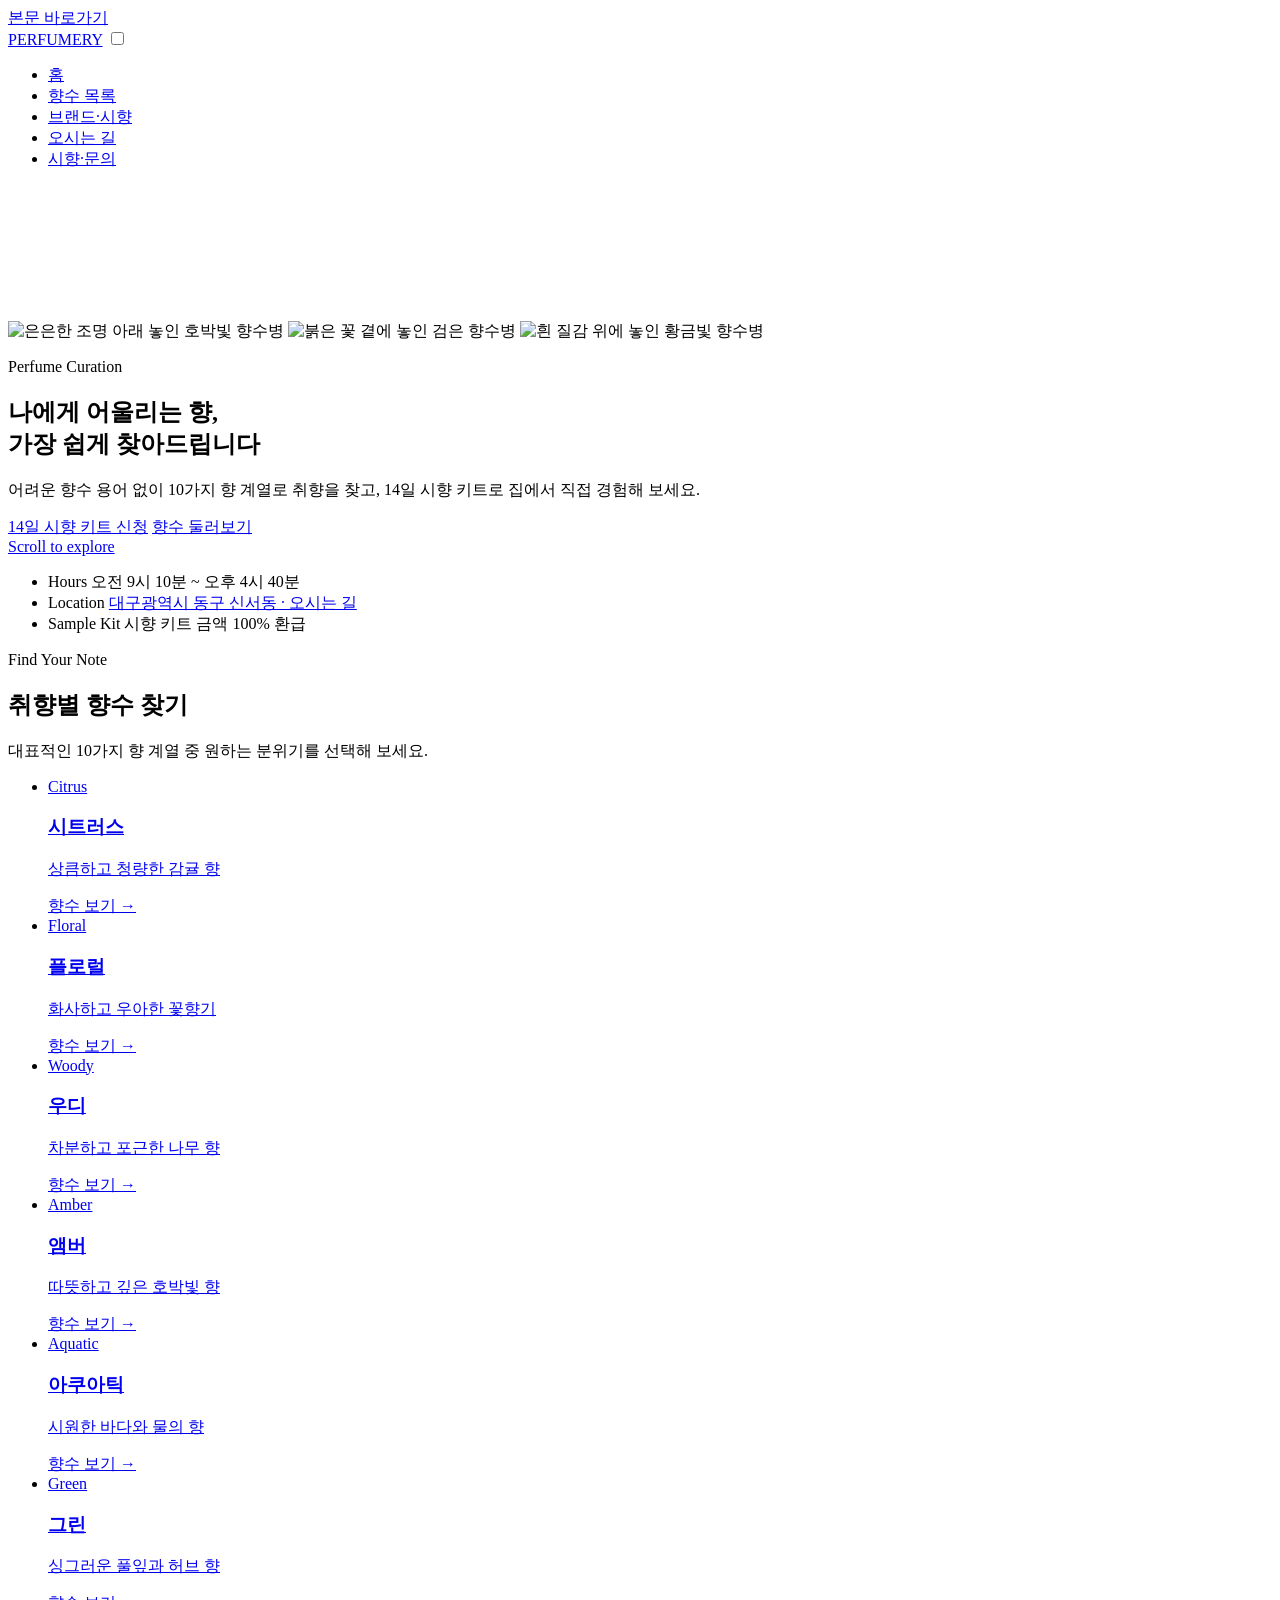
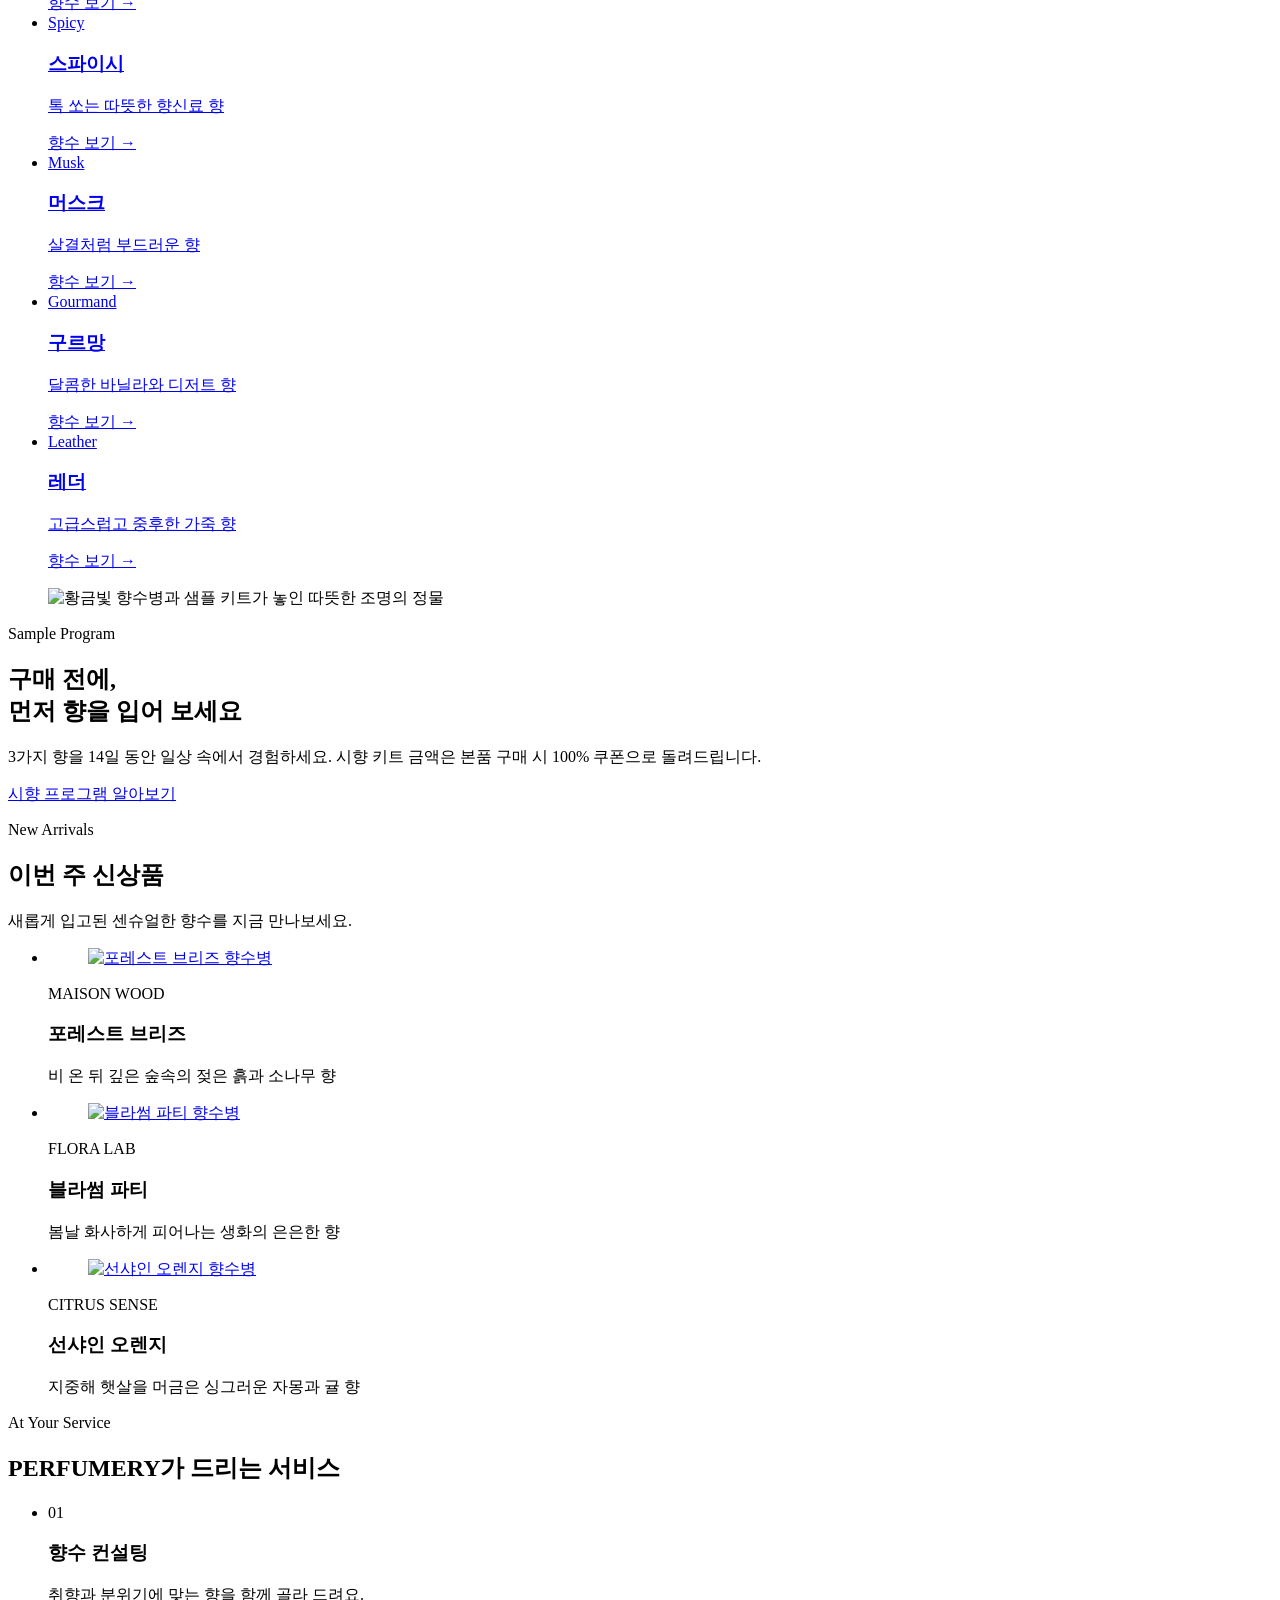
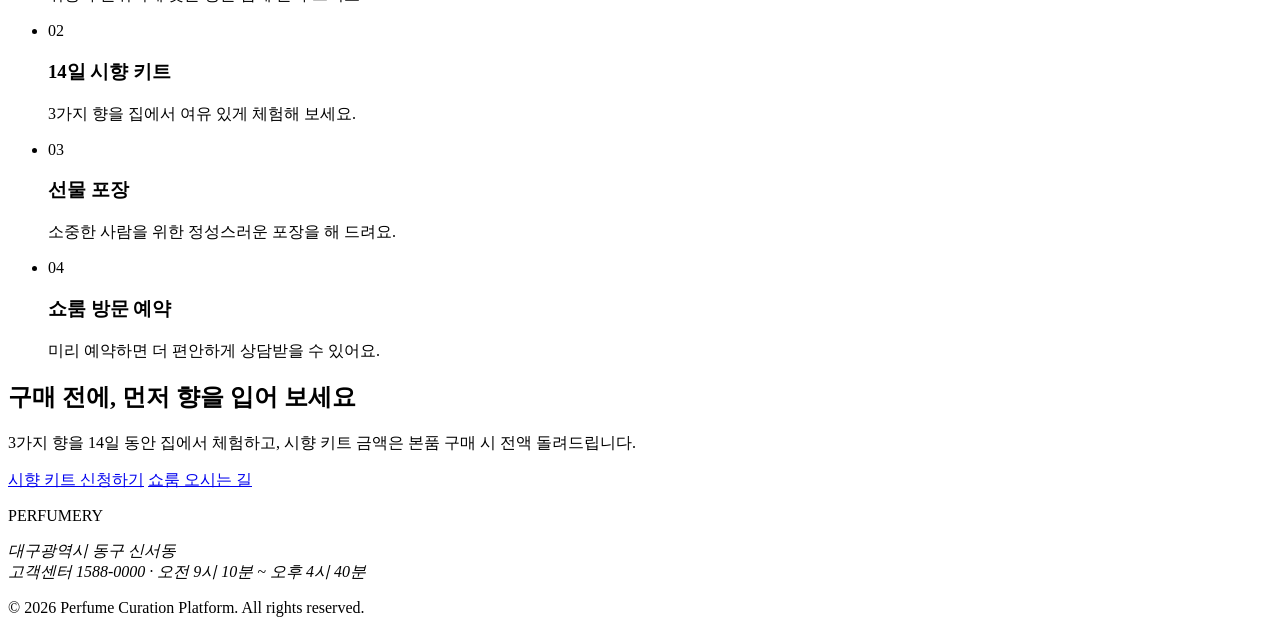
==== commit 1ab67ec7: "20261111 Landing Page - perfume" ====
--- a/index.html
+++ b/index.html
@@ -1,107 +1,302 @@
-<!DOCTYPE html>
-<html lang="ko">
-<head>
-  <meta charset="UTF-8">
-  <meta name="viewport" content="width=device-width, initial-scale=1.0">
-  <title>홈 | 퍼퓸 큐레이션</title>
-  <link rel="stylesheet" href="css/common.css">
-  <link rel="stylesheet" href="css/home.css">
-</head>
-<body>
-
-  <!-- 헤더 및 상단 탭 메뉴 (과제 조건 3 & 4) -->
-<header>
-    <div class="header-container">
-      <!-- 로고 클릭 시 홈으로 이동 -->
-      <a href="index.html" class="logo">PERFUMERY</a>
-      
-      <input type="checkbox" id="menu-toggle" class="menu-toggle">
-      <label for="menu-toggle" class="hamburger-btn">☰</label>
-      
-      <nav class="nav-menu">
-        <!-- '홈' 글자는 삭제하고 나머지 4개 메뉴만 유지 -->
-        <a href="menu.html">향수 목록</a>
-        <a href="about.html">브랜드·시향</a>
-        <a href="location.html">오시는 길</a>
-        <a href="contact.html">시향·문의</a>
-      </nav>
-    </div>
-  </header>
-
-  <main>
-    <!-- 1. 히어로 영역 (PRD 5.2 / 과제 조건 5) -->
-    <section class="hero">
-      <h1>나에게 어울리는 향을 발견하는 가장 쉬운 방법</h1>
-      <p>향수를 잘 몰라도 부담 없이 취향을 탐색하고 경험해 보세요.</p>
-      <a href="contact.html" class="btn">시향 프로그램 신청하기</a>
-      <img src="https://images.unsplash.com/photo-1592945403244-b3fbafd7f539?auto=format&fit=crop&w=1000&q=80" alt="고급스러운 향수 병들과 은은한 조명 비주얼" class="hero-img">
-    </section>
-
-    <!-- 2. 향 계열별 탐색 (PRD 5.7) -->
-    <section>
-      <h2 class="section-title">취향별 향수 찾기</h2>
-      <p class="section-desc">대표적인 5가지 향 노트 중 원하는 분위기를 선택해 보세요.</p>
-      <div class="scent-grid">
-        <div class="scent-card">
-          <h3>우디 (Woody)</h3>
-          <p>차분하고 포근한 나무 향</p>
-        </div>
-        <div class="scent-card">
-          <h3>플로럴 (Floral)</h3>
-          <p>화사하고 우아한 꽃향기</p>
-        </div>
-        <div class="scent-card">
-          <h3>시트러스 (Citrus)</h3>
-          <p>상큼하고 청량한 감귤 향</p>
-        </div>
-        <div class="scent-card">
-          <h3>스위트 (Sweet)</h3>
-          <p>달콤하고 달달한 바닐라 향</p>
-        </div>
-        <div class="scent-card">
-          <h3>머스크 (Musk)</h3>
-          <p>살결처럼 살가운 부드러운 향</p>
-        </div>
-      </div>
-    </section>
-
-    <!-- 3. 이번 주 신상품 (PRD 5.3) -->
-    <section>
-      <h2 class="section-title">이번 주 신상품</h2>
-      <p class="section-desc">새롭게 입고된 센슈얼한 향수를 지금 만나보세요.</p>
-      <div class="product-grid">
-        <article class="product-card">
-          <img src="https://images.unsplash.com/photo-1547887537-6158d64c35b3?auto=format&fit=crop&w=500&q=80" alt="메종 우디 오드퍼퓸 향수병">
-          <div class="product-info">
-            <span class="brand-name">MAISON WOOD</span>
-            <h3 class="product-name">포레스트 브리즈</h3>
-            <p class="product-desc">비 온 뒤 깊은 숲속의 젖은 흙과 소나무 향</p>
-          </div>
-        </article>
-        <article class="product-card">
-          <img src="https://images.unsplash.com/photo-1588405748880-12d1d2a59f75?auto=format&fit=crop&w=500&q=80" alt="플로럴 가든 향수 병 모습">
-          <div class="product-info">
-            <span class="brand-name">FLORA LAB</span>
-            <h3 class="product-name">블라썸 파티</h3>
-            <p class="product-desc">봄날 화사하게 피어나는 생화의 은은한 향</p>
-          </div>
-        </article>
-        <article class="product-card">
-          <img src="https://images.unsplash.com/photo-1594035910387-fea47794261f?auto=format&fit=crop&w=500&q=80" alt="시트러스 노트의 노란색 향수 병">
-          <div class="product-info">
-            <span class="brand-name">CITRUS SENSE</span>
-            <h3 class="product-name">선샤인 오렌지</h3>
-            <p class="product-desc">지중해 햇살을 머금은 싱그러운 자몽과 귤 향</p>
-          </div>
-        </article>
-      </div>
-    </section>
-  </main>
-
-  <footer>
-    <p>&copy; 2026 Perfume Curation Platform. All rights reserved.</p>
-    <p>대구광역시 동구 신서동 | 고객센터: 1588-0000</p>
-  </footer>
-
-</body>
-</html>+<!DOCTYPE html>
+<html lang="ko">
+<head>
+  <meta charset="UTF-8">
+  <meta name="viewport" content="width=device-width, initial-scale=1.0">
+  <meta name="description" content="10가지 향 계열로 취향을 찾고 14일 시향 키트로 먼저 체험하는 퍼퓸 큐레이션 플랫폼">
+  <title>홈 | PERFUMERY 퍼퓸 큐레이션</title>
+  <link rel="preconnect" href="https://fonts.googleapis.com">
+  <link rel="preconnect" href="https://fonts.gstatic.com" crossorigin>
+  <link rel="stylesheet" href="https://fonts.googleapis.com/css2?family=Cormorant+Garamond:wght@500;600&family=Noto+Sans+KR:wght@300;400;500&family=Noto+Serif+KR:wght@400;500;600&display=swap">
+  <!-- 1. 공통 꾸밈 -->
+  <link rel="stylesheet" href="css/common.css">
+  <!-- 2. 이 페이지 꾸밈 -->
+  <link rel="stylesheet" href="css/home.css">
+</head>
+<body>
+  <a class="skip-link" href="#main">본문 바로가기</a>
+
+  <header class="site-header">
+    <div class="header-inner container">
+      <a class="logo" href="index.html" aria-label="PERFUMERY 홈으로">PERFUMERY</a>
+
+      <!-- 휴대폰 ☰ 버튼 : 체크박스 + label (자바스크립트 없이 동작) -->
+      <input type="checkbox" id="menu-toggle" class="menu-toggle" aria-label="메뉴 열고 닫기">
+      <label for="menu-toggle" class="hamburger-btn" aria-hidden="true"></label>
+
+      <nav class="nav-menu" aria-label="주요 메뉴">
+        <ul class="nav-list">
+          <li><a class="nav-link" href="index.html" aria-current="page">홈</a></li>
+          <li><a class="nav-link" href="menu.html">향수 목록</a></li>
+          <li><a class="nav-link" href="about.html">브랜드·시향</a></li>
+          <li><a class="nav-link" href="location.html">오시는 길</a></li>
+          <li><a class="nav-link" href="contact.html">시향·문의</a></li>
+        </ul>
+      </nav>
+    </div>
+  </header>
+
+  <main id="main">
+    <!-- 1. 첫인상 (히어로) : 영상 + 사진 슬라이드 -->
+    <section class="hero" aria-labelledby="hero-title">
+      <div class="hero-media">
+        <!-- 영상이 없을 때도 사진이 자동으로 바뀝니다 -->
+        <img class="hero-slide" src="images/hero_01.jpg" alt="은은한 조명 아래 놓인 호박빛 향수병">
+        <img class="hero-slide" src="images/hero_02.jpg" alt="붉은 꽃 곁에 놓인 검은 향수병">
+        <img class="hero-slide" src="images/hero_03.jpg" alt="흰 질감 위에 놓인 황금빛 향수병">
+        <video class="hero-video" autoplay muted loop playsinline preload="auto" aria-hidden="true" tabindex="-1">
+          <source src="images/hero.mp4" type="video/mp4">
+        </video>
+        <div class="hero-overlay"></div>
+      </div>
+
+      <div class="container">
+        <div class="hero-content">
+          <p class="eyebrow">Perfume Curation</p>
+          <h1 class="hero-title" id="hero-title">나에게 어울리는 향,<br>가장 쉽게 찾아드립니다</h1>
+          <p class="hero-text">어려운 향수 용어 없이 10가지 향 계열로 취향을 찾고, 14일 시향 키트로 집에서 직접 경험해 보세요.</p>
+          <div class="hero-actions">
+            <a class="btn btn-gold" href="contact.html">14일 시향 키트 신청</a>
+            <a class="btn btn-light" href="menu.html">향수 둘러보기</a>
+          </div>
+        </div>
+      </div>
+      <a class="scroll-cue" href="#notes-section">Scroll to explore</a>
+    </section>
+
+    <!-- 2. 핵심 정보 -->
+    <section class="info-strip" aria-label="매장 핵심 정보">
+      <div class="container">
+        <ul class="info-list">
+          <li class="info-item">
+            <span class="info-label">Hours</span>
+            <span class="info-value">오전 9시 10분 ~ 오후 4시 40분</span>
+          </li>
+          <li class="info-item">
+            <span class="info-label">Location</span>
+            <a class="info-value" href="location.html">대구광역시 동구 신서동 · 오시는 길</a>
+          </li>
+          <li class="info-item">
+            <span class="info-label">Sample Kit</span>
+            <span class="info-value">시향 키트 금액 100% 환급</span>
+          </li>
+        </ul>
+      </div>
+    </section>
+
+    <section class="section" id="notes-section" aria-labelledby="notes-title">
+      <div class="container">
+        <div class="section-head">
+          <p class="eyebrow">Find Your Note</p>
+          <h2 class="section-title" id="notes-title">취향별 향수 찾기</h2>
+          <p class="section-desc">대표적인 10가지 향 계열 중 원하는 분위기를 선택해 보세요.</p>
+        </div>
+        <ul class="note-grid">
+          <li>
+            <a class="card note-card note-citrus" href="menu.html#citrus">
+              <span class="note-en">Citrus</span>
+              <h3 class="note-name">시트러스</h3>
+              <p class="note-desc">상큼하고 청량한 감귤 향</p>
+              <span class="note-more">향수 보기 →</span>
+            </a>
+          </li>
+          <li>
+            <a class="card note-card note-floral" href="menu.html#floral">
+              <span class="note-en">Floral</span>
+              <h3 class="note-name">플로럴</h3>
+              <p class="note-desc">화사하고 우아한 꽃향기</p>
+              <span class="note-more">향수 보기 →</span>
+            </a>
+          </li>
+          <li>
+            <a class="card note-card note-woody" href="menu.html#woody">
+              <span class="note-en">Woody</span>
+              <h3 class="note-name">우디</h3>
+              <p class="note-desc">차분하고 포근한 나무 향</p>
+              <span class="note-more">향수 보기 →</span>
+            </a>
+          </li>
+          <li>
+            <a class="card note-card note-amber" href="menu.html#amber">
+              <span class="note-en">Amber</span>
+              <h3 class="note-name">앰버</h3>
+              <p class="note-desc">따뜻하고 깊은 호박빛 향</p>
+              <span class="note-more">향수 보기 →</span>
+            </a>
+          </li>
+          <li>
+            <a class="card note-card note-aquatic" href="menu.html#aquatic">
+              <span class="note-en">Aquatic</span>
+              <h3 class="note-name">아쿠아틱</h3>
+              <p class="note-desc">시원한 바다와 물의 향</p>
+              <span class="note-more">향수 보기 →</span>
+            </a>
+          </li>
+          <li>
+            <a class="card note-card note-green" href="menu.html#green">
+              <span class="note-en">Green</span>
+              <h3 class="note-name">그린</h3>
+              <p class="note-desc">싱그러운 풀잎과 허브 향</p>
+              <span class="note-more">향수 보기 →</span>
+            </a>
+          </li>
+          <li>
+            <a class="card note-card note-spicy" href="menu.html#spicy">
+              <span class="note-en">Spicy</span>
+              <h3 class="note-name">스파이시</h3>
+              <p class="note-desc">톡 쏘는 따뜻한 향신료 향</p>
+              <span class="note-more">향수 보기 →</span>
+            </a>
+          </li>
+          <li>
+            <a class="card note-card note-musk" href="menu.html#musk">
+              <span class="note-en">Musk</span>
+              <h3 class="note-name">머스크</h3>
+              <p class="note-desc">살결처럼 부드러운 향</p>
+              <span class="note-more">향수 보기 →</span>
+            </a>
+          </li>
+          <li>
+            <a class="card note-card note-gourmand" href="menu.html#gourmand">
+              <span class="note-en">Gourmand</span>
+              <h3 class="note-name">구르망</h3>
+              <p class="note-desc">달콤한 바닐라와 디저트 향</p>
+              <span class="note-more">향수 보기 →</span>
+            </a>
+          </li>
+          <li>
+            <a class="card note-card note-leather" href="menu.html#leather">
+              <span class="note-en">Leather</span>
+              <h3 class="note-name">레더</h3>
+              <p class="note-desc">고급스럽고 중후한 가죽 향</p>
+              <span class="note-more">향수 보기 →</span>
+            </a>
+          </li>
+        </ul>
+      </div>
+    </section>
+
+    <!-- 에디토리얼 : 14일 시향 프로그램 -->
+    <section class="feature" aria-labelledby="feature-title">
+      <figure class="feature-media">
+        <img src="images/feature_01.jpg" alt="황금빛 향수병과 샘플 키트가 놓인 따뜻한 조명의 정물" loading="lazy">
+      </figure>
+      <div class="feature-text">
+        <p class="eyebrow">Sample Program</p>
+        <h2 class="feature-title" id="feature-title">구매 전에,<br>먼저 향을 입어 보세요</h2>
+        <p class="feature-desc">3가지 향을 14일 동안 일상 속에서 경험하세요. 시향 키트 금액은 본품 구매 시 100% 쿠폰으로 돌려드립니다.</p>
+        <a class="btn btn-outline" href="about.html">시향 프로그램 알아보기</a>
+      </div>
+    </section>
+
+    <section class="section section-alt" aria-labelledby="new-title">
+      <div class="container">
+        <div class="section-head">
+          <p class="eyebrow">New Arrivals</p>
+          <h2 class="section-title" id="new-title">이번 주 신상품</h2>
+          <p class="section-desc">새롭게 입고된 센슈얼한 향수를 지금 만나보세요.</p>
+        </div>
+        <ul class="new-grid">
+          <li>
+            <article class="card new-card">
+              <figure class="card-media">
+                <a class="card-media-link" href="menu.html#woody">
+                  <img src="images/perfume_01.jpg" alt="포레스트 브리즈 향수병" loading="lazy">
+                </a>
+              </figure>
+              <div class="card-body">
+                <p class="card-brand">MAISON WOOD</p>
+                <h3 class="card-name">포레스트 브리즈</h3>
+                <p class="card-desc">비 온 뒤 깊은 숲속의 젖은 흙과 소나무 향</p>
+              </div>
+            </article>
+          </li>
+          <li>
+            <article class="card new-card">
+              <figure class="card-media">
+                <a class="card-media-link" href="menu.html#floral">
+                  <img src="images/perfume_02.jpg" alt="블라썸 파티 향수병" loading="lazy">
+                </a>
+              </figure>
+              <div class="card-body">
+                <p class="card-brand">FLORA LAB</p>
+                <h3 class="card-name">블라썸 파티</h3>
+                <p class="card-desc">봄날 화사하게 피어나는 생화의 은은한 향</p>
+              </div>
+            </article>
+          </li>
+          <li>
+            <article class="card new-card">
+              <figure class="card-media">
+                <a class="card-media-link" href="menu.html#citrus">
+                  <img src="images/perfume_03.jpg" alt="선샤인 오렌지 향수병" loading="lazy">
+                </a>
+              </figure>
+              <div class="card-body">
+                <p class="card-brand">CITRUS SENSE</p>
+                <h3 class="card-name">선샤인 오렌지</h3>
+                <p class="card-desc">지중해 햇살을 머금은 싱그러운 자몽과 귤 향</p>
+              </div>
+            </article>
+          </li>
+        </ul>
+      </div>
+    </section>
+
+    <!-- 서비스 안내 -->
+    <section class="section" aria-labelledby="service-title">
+      <div class="container">
+        <div class="section-head">
+          <p class="eyebrow">At Your Service</p>
+          <h2 class="section-title" id="service-title">PERFUMERY가 드리는 서비스</h2>
+        </div>
+        <ul class="service-grid">
+          <li class="service-item">
+            <span class="service-num">01</span>
+            <h3 class="service-name">향수 컨설팅</h3>
+            <p class="service-text">취향과 분위기에 맞는 향을 함께 골라 드려요.</p>
+          </li>
+          <li class="service-item">
+            <span class="service-num">02</span>
+            <h3 class="service-name">14일 시향 키트</h3>
+            <p class="service-text">3가지 향을 집에서 여유 있게 체험해 보세요.</p>
+          </li>
+          <li class="service-item">
+            <span class="service-num">03</span>
+            <h3 class="service-name">선물 포장</h3>
+            <p class="service-text">소중한 사람을 위한 정성스러운 포장을 해 드려요.</p>
+          </li>
+          <li class="service-item">
+            <span class="service-num">04</span>
+            <h3 class="service-name">쇼룸 방문 예약</h3>
+            <p class="service-text">미리 예약하면 더 편안하게 상담받을 수 있어요.</p>
+          </li>
+        </ul>
+      </div>
+    </section>
+
+    <!-- 3. 행동 유도 (CTA) -->
+    <section class="cta-band" aria-labelledby="cta-title">
+      <div class="container">
+        <h2 class="cta-title" id="cta-title">구매 전에, 먼저 향을 입어 보세요</h2>
+        <p class="cta-text">3가지 향을 14일 동안 집에서 체험하고, 시향 키트 금액은 본품 구매 시 전액 돌려드립니다.</p>
+        <div class="cta-actions">
+          <a class="btn btn-gold" href="contact.html">시향 키트 신청하기</a>
+          <a class="btn btn-light" href="location.html">쇼룸 오시는 길</a>
+        </div>
+      </div>
+    </section>
+  </main>
+
+  <footer class="site-footer">
+    <div class="container">
+      <p class="footer-brand">PERFUMERY</p>
+      <address>
+        대구광역시 동구 신서동<br>
+        고객센터 1588-0000 · 오전 9시 10분 ~ 오후 4시 40분
+      </address>
+      <p class="copyright">© 2026 Perfume Curation Platform. All rights reserved.</p>
+    </div>
+  </footer>
+</body>
+</html>
